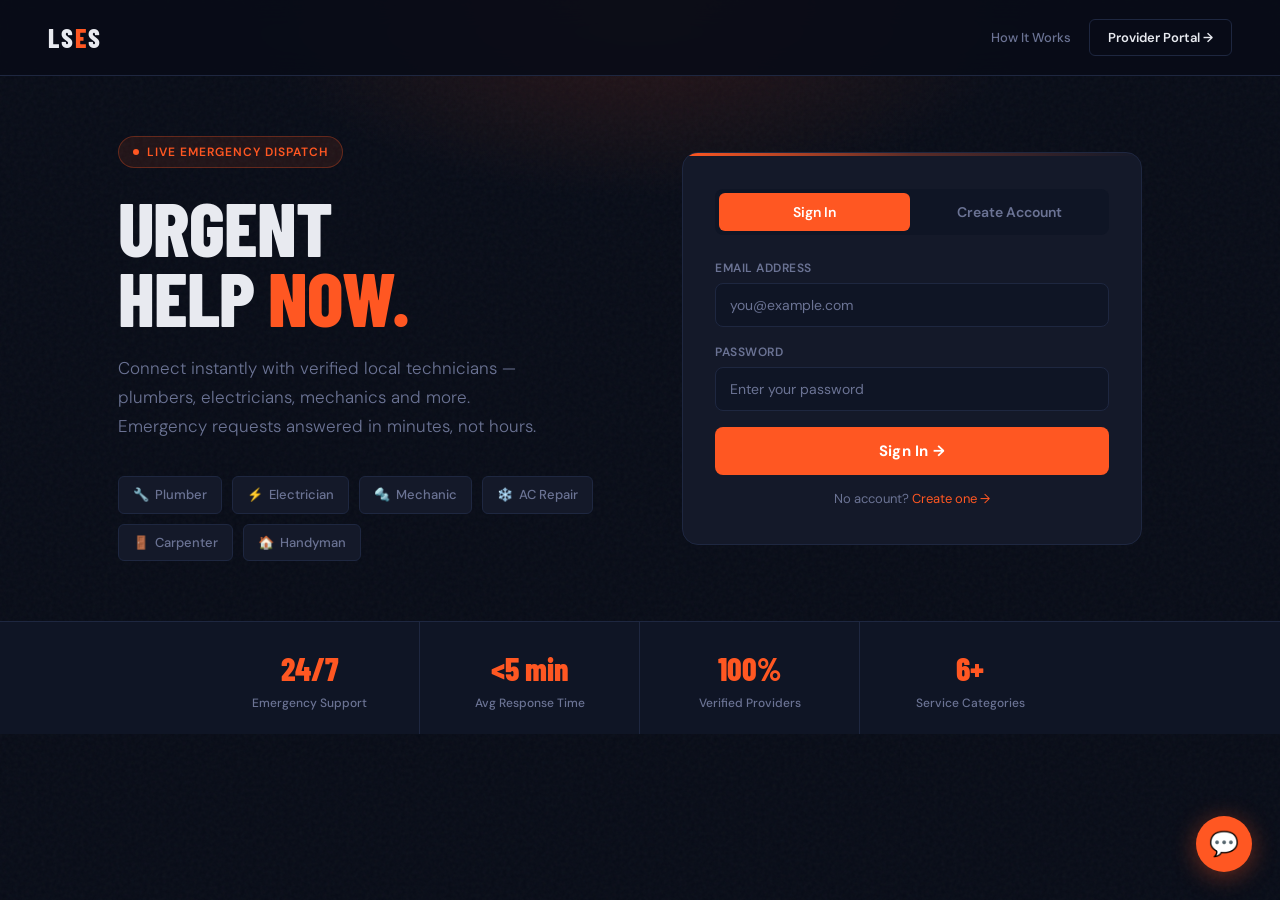
==== frontend/index.html @ 296aa140 "Initial commit -LSES project" ====
<!DOCTYPE html>
<html lang="en">
<head>
<meta charset="UTF-8"/>
<meta name="viewport" content="width=device-width, initial-scale=1.0"/>
<title>LSES — Local Service Emergency System</title>
<link rel="stylesheet" href="css/style.css"/>
</head>
<body>
<div class="glow-orange"></div>
<div id="toast-container"></div>

<!-- NAV -->
<nav class="navbar">
  <a href="index.html" class="logo">LS<span>E</span>S</a>
  <div class="nav-links">
    <a href="#" class="nav-link">How It Works</a>
    <a href="provider.html" class="nav-btn">Provider Portal →</a>
  </div>
</nav>

<!-- HERO -->
<div class="hero-section">
  <!-- Left: Text -->
  <div class="hero-text">
    <div class="hero-badge">
      <span class="badge-pulse"></span>
      LIVE EMERGENCY DISPATCH
    </div>
    <h1 class="hero-h1">URGENT<br>HELP <span class="accent">NOW.</span></h1>
    <p class="hero-sub">Connect instantly with verified local technicians — plumbers, electricians, mechanics and more. Emergency requests answered in minutes, not hours.</p>
    <div class="service-chips">
      <div class="chip"><span>🔧</span> Plumber</div>
      <div class="chip"><span>⚡</span> Electrician</div>
      <div class="chip"><span>🔩</span> Mechanic</div>
      <div class="chip"><span>❄️</span> AC Repair</div>
      <div class="chip"><span>🚪</span> Carpenter</div>
      <div class="chip"><span>🏠</span> Handyman</div>
    </div>
  </div>

  <!-- Right: Auth Card -->
  <div class="auth-card orange-card">
    <div class="tabs">
      <button class="tab active orange-tab" onclick="switchTab('login')">Sign In</button>
      <button class="tab orange-tab" onclick="switchTab('register')">Create Account</button>
    </div>

    <!-- Login Panel -->
    <div class="tab-panel active" id="panel-login">
      <div class="form-group">
        <label>Email Address</label>
        <input type="email" id="login-email" placeholder="you@example.com" autocomplete="email"/>
      </div>
      <div class="form-group">
        <label>Password</label>
        <input type="password" id="login-password" placeholder="Enter your password"/>
      </div>
      <button class="btn btn-orange btn-full btn-lg" id="btn-login" onclick="doLogin()">Sign In →</button>
      <p style="text-align:center;margin-top:14px;font-size:13px;color:var(--muted);">
        No account? <a href="#" onclick="switchTab('register')" style="color:var(--orange);text-decoration:none;">Create one →</a>
      </p>
    </div>

    <!-- Register Panel -->
    <div class="tab-panel" id="panel-register">
      <div class="form-group">
        <label>Full Name</label>
        <input type="text" id="reg-name" placeholder="Your full name"/>
      </div>
      <div class="form-group">
        <label>Email Address</label>
        <input type="email" id="reg-email" placeholder="you@example.com" autocomplete="email"/>
      </div>
      <div class="form-group">
        <label>Password</label>
        <input type="password" id="reg-password" placeholder="Minimum 6 characters"/>
      </div>
      <button class="btn btn-orange btn-full btn-lg" id="btn-register" onclick="doRegister()">Create Account →</button>
    </div>
  </div>
</div>

<!-- STATS STRIP -->
<div class="stats-strip">
  <div class="strip-item"><div class="strip-num">24/7</div><div class="strip-lbl">Emergency Support</div></div>
  <div class="strip-item"><div class="strip-num">&lt;5 min</div><div class="strip-lbl">Avg Response Time</div></div>
  <div class="strip-item"><div class="strip-num">100%</div><div class="strip-lbl">Verified Providers</div></div>
  <div class="strip-item"><div class="strip-num">6+</div><div class="strip-lbl">Service Categories</div></div>
</div>

<!-- CHATBOT -->
<button id="chat-fab" onclick="toggleChat()" title="Chat with ServiceBot">💬</button>
<div id="chat-window">
  <div class="chat-header">
    <div class="chat-header-title">🤖 ServiceBot</div>
    <button class="chat-close" onclick="toggleChat()">✕</button>
  </div>
  <div class="chat-messages" id="chat-messages"></div>
  <div class="chat-input-row">
    <input type="text" id="chat-input" placeholder="Ask me anything…"/>
    <button class="chat-send" onclick="sendMessage()">➤</button>
  </div>
</div>

<script src="js/main.js"></script>
<script src="js/chatbot.js"></script>
</body>
</html>
---- frontend/css/style.css ----
/* ============================================================
   LOCAL SERVICE EMERGENCY SYSTEM — style.css
   Shared styles for index.html, emergency.html, provider.html
   ============================================================ */
@import url('https://fonts.googleapis.com/css2?family=Barlow+Condensed:wght@400;600;700;800&family=DM+Sans:wght@300;400;500;600&display=swap');

/* ── CSS VARIABLES ─────────────────────────────────────────── */
:root {
  --bg:       #080C17;
  --surface:  #0F1525;
  --card:     #141929;
  --border:   #1E2740;
  --orange:   #FF5722;
  --orange2:  #FF7043;
  --blue:     #2979FF;
  --blue2:    #448AFF;
  --green:    #00E676;
  --yellow:   #FFD600;
  --red:      #FF1744;
  --text:     #E8EAF0;
  --muted:    #6B7394;
  --font-head:'Barlow Condensed', sans-serif;
  --font-body:'DM Sans', sans-serif;
  --radius:   12px;
  --tr:       0.2s ease;
}

/* ── RESET ─────────────────────────────────────────────────── */
*, *::before, *::after { margin:0; padding:0; box-sizing:border-box; }
html { scroll-behavior: smooth; }
body {
  background: var(--bg); color: var(--text);
  font-family: var(--font-body); min-height: 100vh; line-height: 1.5;
}
/* Noise texture overlay */
body::before {
  content: ''; position: fixed; inset: 0;
  background-image: url("data:image/svg+xml,%3Csvg viewBox='0 0 256 256' xmlns='http://www.w3.org/2000/svg'%3E%3Cfilter id='n'%3E%3CfeTurbulence type='fractalNoise' baseFrequency='0.9' numOctaves='4' stitchTiles='stitch'/%3E%3C/filter%3E%3Crect width='100%25' height='100%25' filter='url(%23n)' opacity='0.04'/%3E%3C/svg%3E");
  pointer-events: none; z-index: 0;
}

/* ── GLOW EFFECTS ──────────────────────────────────────────── */
.glow-orange {
  position: fixed; top: -200px; left: 50%; transform: translateX(-50%);
  width: 800px; height: 400px;
  background: radial-gradient(ellipse, rgba(255,87,34,.15) 0%, transparent 70%);
  pointer-events: none; z-index: 0;
}
.glow-blue {
  position: fixed; top: -200px; right: -100px;
  width: 600px; height: 400px;
  background: radial-gradient(ellipse, rgba(41,121,255,.12) 0%, transparent 70%);
  pointer-events: none; z-index: 0;
}

/* ── NAVBAR ────────────────────────────────────────────────── */
.navbar {
  position: sticky; top: 0; z-index: 100;
  display: flex; align-items: center; justify-content: space-between;
  padding: 18px 48px;
  border-bottom: 1px solid var(--border);
  background: rgba(8,12,23,.88);
  backdrop-filter: blur(14px);
}
.logo {
  font-family: var(--font-head); font-size: 26px;
  font-weight: 800; letter-spacing: 2px;
  color: var(--text); text-decoration: none;
}
.logo span { color: var(--orange); }
.nav-links { display: flex; align-items: center; gap: 18px; }
.nav-link {
  font-size: 13px; font-weight: 500; color: var(--muted);
  text-decoration: none; transition: color var(--tr);
}
.nav-link:hover { color: var(--text); }
.nav-btn {
  background: transparent; border: 1px solid var(--border);
  color: var(--text); padding: 8px 18px; border-radius: 6px;
  font-size: 13px; font-weight: 600; cursor: pointer;
  text-decoration: none; font-family: var(--font-body);
  transition: all var(--tr); display: inline-block;
}
.nav-btn:hover      { border-color: var(--orange); color: var(--orange); }
.nav-btn.blue:hover { border-color: var(--blue);   color: var(--blue);   }

/* User / Provider chip */
.user-chip {
  display: flex; align-items: center; gap: 10px;
  background: var(--card); border: 1px solid var(--border);
  border-radius: 8px; padding: 8px 14px; font-size: 14px;
}
.user-avatar {
  width: 28px; height: 28px; border-radius: 50%;
  background: var(--orange); display: flex; align-items: center;
  justify-content: center; font-size: 12px; font-weight: 700;
  color: #fff; flex-shrink: 0;
}
.user-avatar.blue-av { background: var(--blue); }
.avail-dot {
  width: 8px; height: 8px; border-radius: 50%;
  background: var(--green); box-shadow: 0 0 6px var(--green); flex-shrink: 0;
}
.avail-dot.busy { background: var(--orange); box-shadow: 0 0 6px var(--orange); }
.avail-label { font-size: 12px; font-weight: 600; letter-spacing: .5px; color: var(--green); }
.avail-label.busy { color: var(--orange); }
.logout-btn {
  background: transparent; border: none; color: var(--muted);
  cursor: pointer; font-size: 13px; font-family: var(--font-body);
  transition: color var(--tr); padding: 0 0 0 8px;
}
.logout-btn:hover { color: var(--red); }

/* ── PAGE WRAPPER ──────────────────────────────────────────── */
.page { position: relative; z-index: 1; max-width: 1140px; margin: 0 auto; padding: 40px 48px; }
.page-header { margin-bottom: 36px; }
.page-title { font-family: var(--font-head); font-size: 44px; font-weight: 800; letter-spacing: -.5px; }
.page-title span { color: var(--orange); }
.page-title.blue-accent span { color: var(--blue); }
.page-sub { color: var(--muted); font-size: 15px; margin-top: 6px; }

/* ── CARD ──────────────────────────────────────────────────── */
.card {
  background: var(--card); border: 1px solid var(--border);
  border-radius: var(--radius); padding: 28px;
  position: relative; overflow: hidden;
}
.card::before {
  content: ''; position: absolute; top: 0; left: 0; right: 0; height: 2px;
  background: linear-gradient(90deg, var(--orange), transparent);
}
.card.blue-top::before  { background: linear-gradient(90deg, var(--blue),  transparent); }
.card.green-top::before { background: linear-gradient(90deg, var(--green), transparent); }
.card-title {
  font-family: var(--font-head); font-size: 20px; font-weight: 700;
  letter-spacing: .5px; margin-bottom: 20px;
  display: flex; align-items: center; gap: 10px;
}
.card-icon {
  width: 36px; height: 36px; border-radius: 8px;
  background: rgba(255,87,34,.15); display: flex;
  align-items: center; justify-content: center;
  font-size: 18px; flex-shrink: 0;
}
.card-icon.blue-icon { background: rgba(41,121,255,.15); }

/* ── GRID LAYOUTS ──────────────────────────────────────────── */
.grid-2    { display: grid; grid-template-columns: 1fr 1fr; gap: 28px; }
.grid-3    { display: grid; grid-template-columns: 1fr 1fr 1fr; gap: 20px; }
.grid-4    { display: grid; grid-template-columns: repeat(4,1fr); gap: 16px; }
.grid-auto { display: grid; grid-template-columns: repeat(auto-fill, minmax(320px,1fr)); gap: 20px; }

/* ── FORM ELEMENTS ─────────────────────────────────────────── */
.form-group { margin-bottom: 16px; }
.form-row   { display: grid; grid-template-columns: 1fr 1fr; gap: 12px; }
label {
  display: block; font-size: 12px; font-weight: 600;
  color: var(--muted); letter-spacing: .5px;
  text-transform: uppercase; margin-bottom: 6px;
}
input, select, textarea {
  width: 100%; background: var(--surface);
  border: 1px solid var(--border); border-radius: 8px;
  padding: 12px 14px; color: var(--text); font-size: 14px;
  font-family: var(--font-body); outline: none;
  transition: border-color var(--tr);
  appearance: none; -webkit-appearance: none;
}
input:focus, select:focus, textarea:focus        { border-color: var(--orange); }
input.blue-focus:focus, select.blue-focus:focus  { border-color: var(--blue);   }
input::placeholder, textarea::placeholder        { color: var(--muted); }
select option { background: var(--card); }
textarea      { resize: vertical; min-height: 90px; }

/* ── BUTTONS ───────────────────────────────────────────────── */
.btn {
  display: inline-flex; align-items: center; justify-content: center; gap: 6px;
  border: none; border-radius: 8px; padding: 12px 22px;
  font-size: 14px; font-weight: 700; cursor: pointer;
  font-family: var(--font-body); transition: all var(--tr);
  text-decoration: none; letter-spacing: .2px; white-space: nowrap;
}
.btn:disabled { opacity: .5; cursor: not-allowed; transform: none !important; }
.btn-orange { background: var(--orange); color: #fff; }
.btn-orange:hover { background: var(--orange2); transform: translateY(-1px); }
.btn-blue   { background: var(--blue);   color: #fff; }
.btn-blue:hover   { background: var(--blue2);   transform: translateY(-1px); }
.btn-green  { background: var(--green);  color: #000; }
.btn-green:hover  { background: #69F0AE;           transform: translateY(-1px); }
.btn-ghost  { background: transparent; border: 1px solid var(--border); color: var(--text); }
.btn-ghost:hover  { border-color: var(--orange); background: rgba(255,87,34,.06); transform: translateY(-1px); }
.btn-ghost.blue-ghost:hover { border-color: var(--blue); background: rgba(41,121,255,.06); }
.btn-full { width: 100%; }
.btn-lg   { padding: 14px 28px; font-size: 15px; }

/* ── TABS ──────────────────────────────────────────────────── */
.tabs {
  display: flex; gap: 4px; margin-bottom: 24px;
  background: var(--surface); border-radius: 8px; padding: 4px;
}
.tab {
  flex: 1; padding: 10px; border: none; background: transparent;
  border-radius: 6px; font-size: 14px; font-weight: 600;
  color: var(--muted); cursor: pointer; transition: all var(--tr);
  font-family: var(--font-body);
}
.tab.active.orange-tab { background: var(--orange); color: #fff; }
.tab.active.blue-tab   { background: var(--blue);   color: #fff; }
.tab-panel        { display: none; }
.tab-panel.active { display: block; }

/* ── STATUS BADGES ─────────────────────────────────────────── */
.badge {
  display: inline-flex; align-items: center; gap: 6px;
  padding: 5px 12px; border-radius: 100px;
  font-size: 12px; font-weight: 700; letter-spacing: .5px; text-transform: uppercase;
}
.badge-dot { width: 6px; height: 6px; border-radius: 50%; background: currentColor; }
.badge-pending  { background: rgba(255,214,0,.15); color: var(--yellow); border: 1px solid rgba(255,214,0,.3); }
.badge-assigned { background: rgba(41,121,255,.15); color: #64B5F6;      border: 1px solid rgba(41,121,255,.3); }
.badge-completed{ background: rgba(0,230,118,.15);  color: var(--green); border: 1px solid rgba(0,230,118,.3); }
.badge-live     { background: rgba(255,87,34,.1);   color: var(--orange);border: 1px solid rgba(255,87,34,.3); }

/* ── STAT CARDS ────────────────────────────────────────────── */
.stat-card {
  background: var(--card); border: 1px solid var(--border);
  border-radius: var(--radius); padding: 20px;
  position: relative; overflow: hidden;
}
.stat-card::after { content: ''; position: absolute; bottom: 0; left: 0; right: 0; height: 2px; }
.stat-card.s-green::after  { background: var(--green);  }
.stat-card.s-orange::after { background: var(--orange); }
.stat-card.s-blue::after   { background: var(--blue);   }
.stat-card.s-yellow::after { background: var(--yellow); }
.stat-icon  { font-size: 24px; margin-bottom: 10px; }
.stat-num   { font-family: var(--font-head); font-size: 36px; font-weight: 800; line-height: 1; }
.stat-num.green  { color: var(--green);  }
.stat-num.orange { color: var(--orange); }
.stat-num.blue   { color: var(--blue);   }
.stat-num.yellow { color: var(--yellow); }
.stat-label { font-size: 12px; color: var(--muted); margin-top: 4px; font-weight: 500; }

/* ── INFO ROW ──────────────────────────────────────────────── */
.info-row {
  display: flex; justify-content: space-between; align-items: center;
  font-size: 14px; margin-bottom: 10px; padding-bottom: 10px;
  border-bottom: 1px solid var(--border);
}
.info-row:last-child { border-bottom: none; margin-bottom: 0; padding-bottom: 0; }
.info-lbl { color: var(--muted); }
.info-val  { font-weight: 600; }

/* ── TIMELINE ──────────────────────────────────────────────── */
.timeline { margin-top: 16px; padding-top: 16px; border-top: 1px solid var(--border); }
.tl-step  { display: flex; gap: 12px; margin-bottom: 14px; align-items: flex-start; }
.tl-dot   {
  width: 12px; height: 12px; border-radius: 50%; margin-top: 3px; flex-shrink: 0;
  border: 2px solid var(--border); background: var(--card);
}
.tl-dot.done   { background: var(--green);  border-color: var(--green); }
.tl-dot.active { background: var(--orange); border-color: var(--orange); box-shadow: 0 0 8px var(--orange); }
.tl-lbl { font-size: 14px; font-weight: 500; }
.tl-sub { font-size: 12px; color: var(--muted); margin-top: 2px; }

/* ── JOB CARD ──────────────────────────────────────────────── */
.job-card {
  background: var(--card); border: 1px solid var(--border);
  border-radius: var(--radius); padding: 20px;
  transition: border-color var(--tr), transform .15s;
  position: relative; overflow: hidden;
}
.job-card:hover { border-color: var(--blue); transform: translateY(-2px); }
.job-card::before {
  content: ''; position: absolute; top: 0; left: 0; right: 0; height: 2px;
  background: linear-gradient(90deg, var(--blue), transparent);
  opacity: 0; transition: opacity var(--tr);
}
.job-card:hover::before { opacity: 1; }
.job-header       { display: flex; justify-content: space-between; align-items: flex-start; margin-bottom: 12px; }
.job-id-lbl       { font-size: 12px; color: var(--muted); font-weight: 500; }
.job-service-chip { background: rgba(41,121,255,.15); color: var(--blue2); padding: 4px 10px; border-radius: 6px; font-size: 12px; font-weight: 600; }
.job-name         { font-size: 17px; font-weight: 700; margin-bottom: 4px; }
.job-phone        { font-size: 13px; color: var(--muted); margin-bottom: 12px; }
.job-desc         {
  font-size: 13px; line-height: 1.6; background: rgba(255,255,255,.03);
  border-radius: 6px; padding: 10px; margin-bottom: 16px;
  border: 1px solid var(--border);
  display: -webkit-box; -webkit-line-clamp: 3; -webkit-box-orient: vertical; overflow: hidden;
}
.job-footer { display: flex; justify-content: space-between; align-items: center; }
.job-time   { font-size: 12px; color: var(--muted); }

/* ── ACTIVE JOB ────────────────────────────────────────────── */
.active-job-card {
  background: linear-gradient(135deg, rgba(255,87,34,.08), rgba(255,87,34,.02));
  border: 1px solid rgba(255,87,34,.4); border-radius: 14px; padding: 24px;
  position: relative; overflow: hidden;
}
.active-job-card::before {
  content: ''; position: absolute; top: 0; left: 0; right: 0; height: 3px;
  background: linear-gradient(90deg, var(--orange), var(--orange2));
}
.aj-header     { display: flex; justify-content: space-between; align-items: flex-start; margin-bottom: 18px; }
.aj-title      { font-family: var(--font-head); font-size: 22px; font-weight: 700; }
.aj-badge      { background: rgba(255,87,34,.2); border: 1px solid rgba(255,87,34,.4); color: var(--orange); padding: 5px 12px; border-radius: 6px; font-size: 12px; font-weight: 700; letter-spacing: .5px; }
.aj-info-grid  { display: grid; grid-template-columns: repeat(3,1fr); gap: 14px; margin-bottom: 18px; }
.aj-info-item  { background: rgba(255,255,255,.03); border-radius: 8px; padding: 12px; border: 1px solid var(--border); }
.aj-info-lbl   { font-size: 11px; color: var(--muted); text-transform: uppercase; letter-spacing: .5px; margin-bottom: 4px; }
.aj-info-val   { font-size: 15px; font-weight: 600; }
.aj-desc       { background: rgba(0,0,0,.2); border: 1px solid var(--border); border-radius: 8px; padding: 12px; font-size: 14px; line-height: 1.6; margin-bottom: 18px; }

/* ── REFRESH BAR ───────────────────────────────────────────── */
.refresh-bar {
  position: relative; z-index: 10;
  background: var(--surface); border-bottom: 1px solid var(--border);
  padding: 10px 48px; display: flex; align-items: center; gap: 10px;
  font-size: 12px; color: var(--muted);
}
.refresh-pulse { width: 6px; height: 6px; border-radius: 50%; background: var(--green); animation: blink 2s infinite; }
@keyframes blink { 0%,100%{opacity:1;} 50%{opacity:.2;} }
#countdown { font-weight: 700; color: var(--text); }

/* ── EMPTY STATE ───────────────────────────────────────────── */
.empty-state  { grid-column: 1/-1; text-align: center; padding: 60px 24px; color: var(--muted); }
.empty-icon   { font-size: 48px; margin-bottom: 12px; }
.empty-title  { font-size: 18px; font-weight: 600; margin-bottom: 6px; color: var(--text); }

/* ── TOAST ─────────────────────────────────────────────────── */
#toast-container {
  position: fixed; top: 24px; right: 24px; z-index: 9999;
  display: flex; flex-direction: column; gap: 10px;
}
.toast {
  background: var(--card); border: 1px solid var(--border);
  border-radius: 10px; padding: 14px 18px;
  font-size: 14px; font-weight: 500; min-width: 280px; max-width: 360px;
  display: flex; align-items: center; gap: 10px;
  animation: slideIn .3s ease; box-shadow: 0 8px 32px rgba(0,0,0,.4);
}
.toast.success { border-left: 3px solid var(--green); }
.toast.error   { border-left: 3px solid var(--red);   }
.toast.info    { border-left: 3px solid var(--blue);  }
.toast-icon { font-size: 16px; flex-shrink: 0; }
@keyframes slideIn { from{transform:translateX(120%);opacity:0;} to{transform:translateX(0);opacity:1;} }

/* ── AUTH CARD ─────────────────────────────────────────────── */
.auth-card {
  background: var(--card); border: 1px solid var(--border);
  border-radius: 16px; padding: 36px 32px;
  width: 100%; max-width: 460px;
  position: relative; overflow: hidden;
}
.auth-card.orange-card::before {
  content: ''; position: absolute; top: 0; left: 0; right: 0; height: 3px;
  background: linear-gradient(90deg, var(--orange), rgba(255,87,34,.3), transparent);
}
.auth-card.blue-card::before {
  content: ''; position: absolute; top: 0; left: 0; right: 0; height: 3px;
  background: linear-gradient(90deg, var(--blue), rgba(41,121,255,.3), transparent);
}

/* ── INDEX HERO ────────────────────────────────────────────── */
.hero-section {
  position: relative; z-index: 1;
  display: grid; grid-template-columns: 1fr 480px;
  gap: 40px; align-items: center;
  max-width: 1140px; margin: 0 auto; padding: 60px 48px;
}
.hero-badge {
  display: inline-flex; align-items: center; gap: 8px;
  background: rgba(255,87,34,.1); border: 1px solid rgba(255,87,34,.3);
  border-radius: 100px; padding: 6px 14px;
  font-size: 12px; font-weight: 600; color: var(--orange);
  letter-spacing: 1px; text-transform: uppercase; margin-bottom: 24px;
}
.badge-pulse { width: 6px; height: 6px; border-radius: 50%; background: var(--orange); animation: pulse 1.5s infinite; }
@keyframes pulse { 0%,100%{opacity:1;transform:scale(1);} 50%{opacity:.5;transform:scale(1.4);} }
.hero-h1 {
  font-family: var(--font-head); font-size: 76px;
  font-weight: 800; line-height: .92; letter-spacing: -1px; margin-bottom: 22px;
}
.hero-h1 .accent { color: var(--orange); }
.hero-sub { font-size: 17px; font-weight: 300; line-height: 1.7; color: var(--muted); max-width: 420px; margin-bottom: 36px; }
.service-chips { display: flex; flex-wrap: wrap; gap: 10px; }
.chip {
  background: var(--card); border: 1px solid var(--border);
  border-radius: 6px; padding: 8px 14px;
  font-size: 13px; font-weight: 500; color: var(--muted);
  display: flex; align-items: center; gap: 6px;
}

/* STATS STRIP */
.stats-strip { position: relative; z-index: 1; border-top: 1px solid var(--border); display: flex; justify-content: center; background: var(--surface); }
.strip-item  { flex: 1; max-width: 220px; padding: 22px 24px; border-right: 1px solid var(--border); text-align: center; }
.strip-item:last-child { border-right: none; }
.strip-num { font-family: var(--font-head); font-size: 32px; font-weight: 800; color: var(--orange); }
.strip-lbl { font-size: 12px; color: var(--muted); font-weight: 500; margin-top: 2px; }

/* ── CHATBOT WIDGET ────────────────────────────────────────── */
#chat-fab {
  position: fixed; bottom: 28px; right: 28px; z-index: 5000;
  width: 56px; height: 56px; border-radius: 50%;
  background: var(--orange); border: none; cursor: pointer;
  font-size: 24px; display: flex; align-items: center; justify-content: center;
  box-shadow: 0 4px 24px rgba(255,87,34,.4);
  transition: transform .2s, box-shadow .2s;
}
#chat-fab:hover { transform: scale(1.1); box-shadow: 0 6px 32px rgba(255,87,34,.5); }
#chat-window {
  position: fixed; bottom: 96px; right: 28px; z-index: 5000;
  width: 340px; height: 460px;
  background: var(--card); border: 1px solid var(--border);
  border-radius: 16px; display: none; flex-direction: column;
  box-shadow: 0 16px 48px rgba(0,0,0,.5); overflow: hidden;
}
#chat-window.open { display: flex; animation: chatPop .25s ease; }
@keyframes chatPop { from{opacity:0;transform:scale(.9) translateY(20px);} to{opacity:1;transform:scale(1) translateY(0);} }
.chat-header { background: var(--orange); padding: 14px 18px; display: flex; align-items: center; justify-content: space-between; }
.chat-header-title { font-weight: 700; font-size: 15px; color: #fff; display: flex; align-items: center; gap: 8px; }
.chat-close { background: none; border: none; color: #fff; font-size: 20px; cursor: pointer; line-height: 1; }
.chat-messages { flex: 1; overflow-y: auto; padding: 14px; display: flex; flex-direction: column; gap: 10px; }
.chat-messages::-webkit-scrollbar { width: 4px; }
.chat-messages::-webkit-scrollbar-thumb { background: var(--border); border-radius: 4px; }
.msg { max-width: 82%; padding: 10px 14px; border-radius: 12px; font-size: 13px; line-height: 1.5; }
.msg.bot  { background: var(--surface); border: 1px solid var(--border); align-self: flex-start; border-bottom-left-radius: 4px; }
.msg.user { background: var(--orange); color: #fff; align-self: flex-end; border-bottom-right-radius: 4px; }
.chat-input-row { display: flex; gap: 8px; padding: 12px; border-top: 1px solid var(--border); }
#chat-input {
  flex: 1; background: var(--surface); border: 1px solid var(--border);
  border-radius: 8px; padding: 10px 12px; color: var(--text);
  font-size: 13px; font-family: var(--font-body); outline: none;
}
#chat-input:focus { border-color: var(--orange); }
.chat-send { background: var(--orange); border: none; border-radius: 8px; padding: 10px 14px; color: #fff; font-size: 14px; cursor: pointer; transition: background var(--tr); }
.chat-send:hover { background: var(--orange2); }

/* ── SCROLLBAR ─────────────────────────────────────────────── */
::-webkit-scrollbar { width: 6px; }
::-webkit-scrollbar-track { background: var(--bg); }
::-webkit-scrollbar-thumb { background: var(--border); border-radius: 4px; }
::-webkit-scrollbar-thumb:hover { background: var(--muted); }

/* ── RESPONSIVE ────────────────────────────────────────────── */
@media (max-width: 1000px) {
  .hero-section { grid-template-columns: 1fr; padding: 40px 24px; }
  .hero-h1 { font-size: 56px; }
  .auth-card { max-width: 100%; }
}
@media (max-width: 768px) {
  .navbar { padding: 16px 20px; }
  .page   { padding: 24px 20px; }
  .grid-2, .grid-3, .grid-4 { grid-template-columns: 1fr; }
  .aj-info-grid { grid-template-columns: 1fr 1fr; }
  .refresh-bar  { padding: 10px 20px; }
  .form-row     { grid-template-columns: 1fr; }
  .hero-section { padding: 32px 20px; }
  #chat-window  { width: calc(100vw - 32px); right: 16px; }
}
@media (max-width: 480px) {
  .hero-h1 { font-size: 44px; }
  .stats-strip { flex-wrap: wrap; }
  .strip-item  { max-width: 50%; }
}
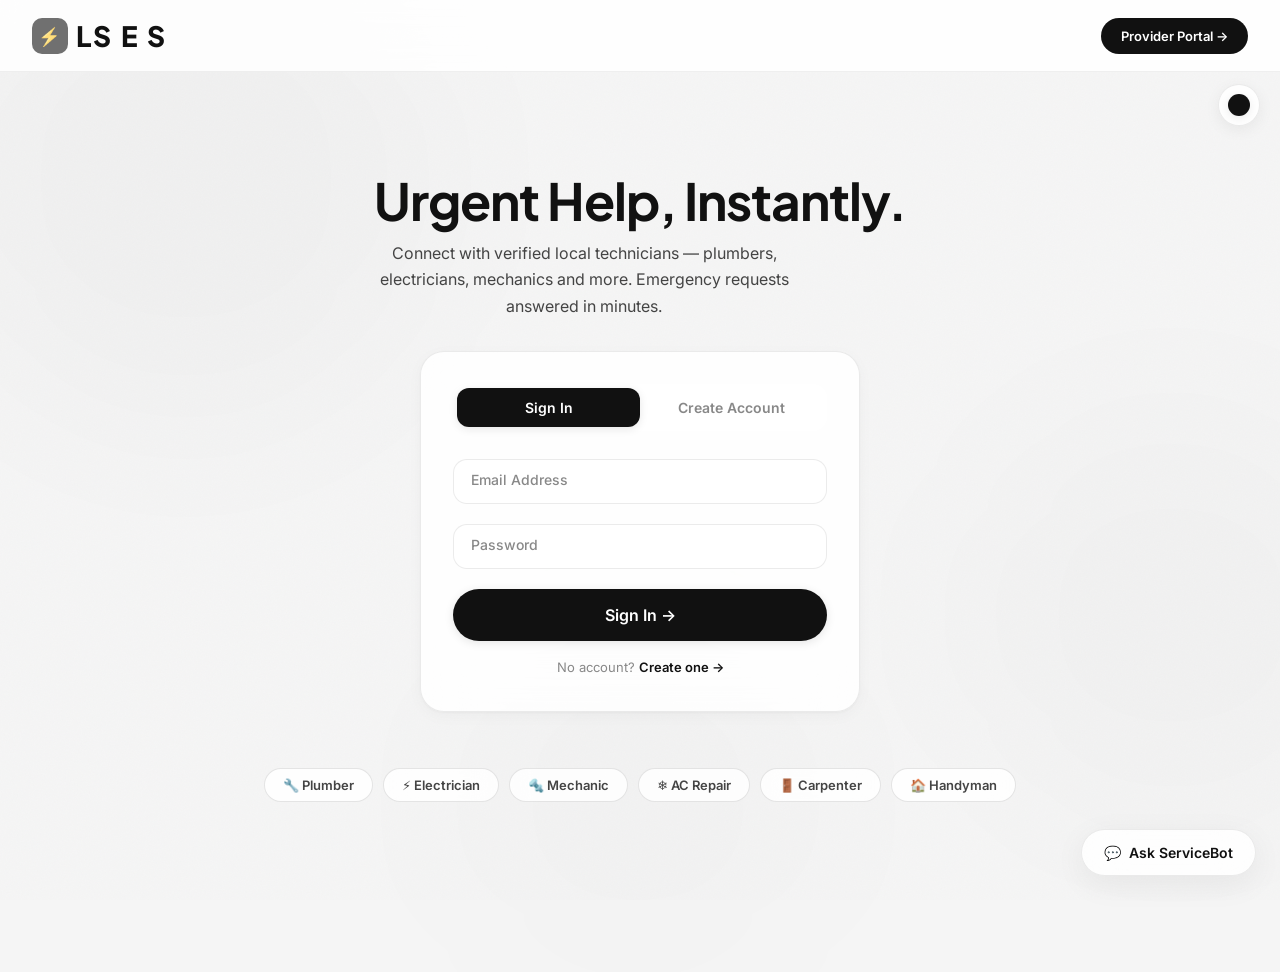
==== commit 5a9f1c81: "change db" ====
--- a/frontend/index.html
+++ b/frontend/index.html
@@ -1,99 +1,146 @@
 <!DOCTYPE html>
-<html lang="en">
+<html lang="en" data-theme="light-minimal">
 <head>
 <meta charset="UTF-8"/>
 <meta name="viewport" content="width=device-width, initial-scale=1.0"/>
+<meta name="description" content="LSES — Local Service Emergency System. Get instant help from verified local technicians."/>
 <title>LSES — Local Service Emergency System</title>
 <link rel="stylesheet" href="css/style.css"/>
+<script>
+  (function(){var t=localStorage.getItem('lses_theme');if(t)document.documentElement.setAttribute('data-theme',t)})();
+  if(!localStorage.getItem('lses_theme'))localStorage.setItem('lses_theme','light-minimal');
+</script>
 </head>
 <body>
-<div class="glow-orange"></div>
+<!-- Background Orbs -->
+<div class="orb orb-1"></div>
+<div class="orb orb-2"></div>
+<div class="orb orb-3"></div>
+
+<!-- Toast Container -->
 <div id="toast-container"></div>
 
-<!-- NAV -->
+<!-- Theme Switcher -->
+<div class="theme-switcher">
+  <button class="theme-toggle" onclick="toggleThemePicker()" title="Change Theme">
+    <span class="theme-toggle-dot"></span>
+  </button>
+  <div class="theme-picker" id="theme-picker">
+    <button class="theme-dot" onclick="setTheme('light-minimal')" title="Light Minimal" style="background:#f5f5f5;border:2px solid rgba(0,0,0,0.15)"></button>
+    <button class="theme-dot" onclick="setTheme('noir-glass')" title="Noir Glass" style="background:linear-gradient(135deg,#0a0a0a,#333)"></button>
+    <button class="theme-dot" onclick="setTheme('arctic-light')" title="Arctic Light" style="background:#007AFF"></button>
+    <button class="theme-dot" onclick="setTheme('rose-quartz')" title="Rose Quartz" style="background:#FF2D55"></button>
+    <button class="theme-dot" onclick="setTheme('mint-fresh')" title="Mint Fresh" style="background:#30D158"></button>
+    <button class="theme-dot" onclick="setTheme('golden-hour')" title="Golden Hour" style="background:#FF9F0A"></button>
+    <button class="theme-dot" onclick="setTheme('lavender-mist')" title="Lavender Mist" style="background:#BF5AF2"></button>
+    <button class="theme-dot" onclick="setTheme('pearl-white')" title="Pearl White" style="background:#5AC8FA"></button>
+    <button class="theme-dot" onclick="setTheme('midnight-pro')" title="Midnight Pro" style="background:linear-gradient(135deg,#0a0a0f,#0A84FF)"></button>
+    <button class="theme-dot" onclick="setTheme('space-indigo')" title="Space Indigo" style="background:linear-gradient(135deg,#0d0d1a,#5E5CE6)"></button>
+    <button class="theme-dot" onclick="setTheme('crystal-clear')" title="Crystal Clear" style="background:linear-gradient(135deg,#e8efff,#f5e8ff,#e8fff5)"></button>
+  </div>
+</div>
+
+<!-- Navbar -->
 <nav class="navbar">
-  <a href="index.html" class="logo">LS<span>E</span>S</a>
+  <a href="index.html" class="logo">
+    <span class="logo-icon">⚡</span>
+    LS<span>E</span>S
+  </a>
   <div class="nav-links">
-    <a href="#" class="nav-link">How It Works</a>
     <a href="provider.html" class="nav-btn">Provider Portal →</a>
   </div>
 </nav>
 
-<!-- HERO -->
-<div class="hero-section">
-  <!-- Left: Text -->
-  <div class="hero-text">
-    <div class="hero-badge">
-      <span class="badge-pulse"></span>
-      LIVE EMERGENCY DISPATCH
-    </div>
-    <h1 class="hero-h1">URGENT<br>HELP <span class="accent">NOW.</span></h1>
-    <p class="hero-sub">Connect instantly with verified local technicians — plumbers, electricians, mechanics and more. Emergency requests answered in minutes, not hours.</p>
-    <div class="service-chips">
-      <div class="chip"><span>🔧</span> Plumber</div>
-      <div class="chip"><span>⚡</span> Electrician</div>
-      <div class="chip"><span>🔩</span> Mechanic</div>
-      <div class="chip"><span>❄️</span> AC Repair</div>
-      <div class="chip"><span>🚪</span> Carpenter</div>
-      <div class="chip"><span>🏠</span> Handyman</div>
-    </div>
-  </div>
-
-  <!-- Right: Auth Card -->
-  <div class="auth-card orange-card">
-    <div class="tabs">
-      <button class="tab active orange-tab" onclick="switchTab('login')">Sign In</button>
-      <button class="tab orange-tab" onclick="switchTab('register')">Create Account</button>
+<!-- Hero / Auth -->
+<div class="page-wrap">
+  <div class="hero">
+    <!-- Brand -->
+    <div class="hero-brand">
+      <h1>Urgent Help, <span style="color:var(--accent)">Instantly.</span></h1>
+      <p>Connect with verified local technicians — plumbers, electricians, mechanics and more. Emergency requests answered in minutes.</p>
     </div>
 
-    <!-- Login Panel -->
-    <div class="tab-panel active" id="panel-login">
-      <div class="form-group">
-        <label>Email Address</label>
-        <input type="email" id="login-email" placeholder="you@example.com" autocomplete="email"/>
+    <!-- Auth Card -->
+    <div class="auth-card glass glass-pad anim-up anim-up-2">
+      <!-- Segmented Control -->
+      <div class="seg-control">
+        <button class="tab active" onclick="switchTab('login')">Sign In</button>
+        <button class="tab" onclick="switchTab('register')">Create Account</button>
       </div>
-      <div class="form-group">
-        <label>Password</label>
-        <input type="password" id="login-password" placeholder="Enter your password"/>
+
+      <!-- Login Panel -->
+      <div class="tab-panel active" id="panel-login">
+        <div class="form-field">
+          <input type="email" id="login-email" placeholder=" " autocomplete="email"/>
+          <label>Email Address</label>
+        </div>
+        <div class="form-field">
+          <input type="password" id="login-password" placeholder=" "/>
+          <label>Password</label>
+        </div>
+        <button class="btn btn-accent btn-full btn-lg" id="btn-login" onclick="doLogin()">Sign In →</button>
+        <p style="text-align:center;margin-top:16px;font-size:13px;color:var(--text-3)">
+          No account? <a href="#" onclick="switchTab('register')" style="color:var(--accent);font-weight:600">Create one →</a>
+        </p>
       </div>
-      <button class="btn btn-orange btn-full btn-lg" id="btn-login" onclick="doLogin()">Sign In →</button>
-      <p style="text-align:center;margin-top:14px;font-size:13px;color:var(--muted);">
-        No account? <a href="#" onclick="switchTab('register')" style="color:var(--orange);text-decoration:none;">Create one →</a>
-      </p>
+
+      <!-- Register Panel -->
+      <div class="tab-panel" id="panel-register">
+        <div class="form-row">
+          <div class="form-field">
+            <input type="text" id="reg-name" placeholder=" "/>
+            <label>Full Name</label>
+          </div>
+          <div class="form-field">
+            <input type="tel" id="reg-phone" placeholder=" " maxlength="10"/>
+            <label>Phone Number</label>
+          </div>
+        </div>
+        <div class="form-field">
+          <input type="email" id="reg-email" placeholder=" " autocomplete="email"/>
+          <label>Email Address</label>
+        </div>
+        <div class="form-field">
+          <input type="text" id="reg-address" placeholder=" "/>
+          <label>Address</label>
+        </div>
+        <div class="location-panel compact-panel" style="margin-bottom:16px">
+          <span id="reg-location-status" style="font-size:12px">Click to detect your location</span>
+          <button class="btn btn-ghost btn-sm" type="button" onclick="captureUserLocation()">📍 Detect</button>
+        </div>
+        <!-- Profile Photo Upload -->
+        <div style="margin-bottom:16px">
+          <label style="font-size:11px;font-weight:600;color:var(--text-3);text-transform:uppercase;letter-spacing:.5px;display:block;margin-bottom:8px">Profile Photo</label>
+          <div style="display:flex;align-items:center;gap:12px">
+            <div id="reg-photo-preview" style="width:48px;height:48px;border-radius:50%;background:var(--input-bg);border:1px solid var(--glass-border);display:flex;align-items:center;justify-content:center;overflow:hidden;font-size:20px;color:var(--text-3)">👤</div>
+            <input type="file" id="reg-photo" accept="image/*" onchange="previewPhoto(this, 'reg-photo-preview')" style="font-size:13px;color:var(--text-2)"/>
+          </div>
+        </div>
+        <div class="form-field">
+          <input type="password" id="reg-password" placeholder=" "/>
+          <label>Password (min 6 chars)</label>
+        </div>
+        <button class="btn btn-accent btn-full btn-lg" id="btn-register" onclick="doRegister()">Create Account →</button>
+      </div>
     </div>
 
-    <!-- Register Panel -->
-    <div class="tab-panel" id="panel-register">
-      <div class="form-group">
-        <label>Full Name</label>
-        <input type="text" id="reg-name" placeholder="Your full name"/>
-      </div>
-      <div class="form-group">
-        <label>Email Address</label>
-        <input type="email" id="reg-email" placeholder="you@example.com" autocomplete="email"/>
-      </div>
-      <div class="form-group">
-        <label>Password</label>
-        <input type="password" id="reg-password" placeholder="Minimum 6 characters"/>
-      </div>
-      <button class="btn btn-orange btn-full btn-lg" id="btn-register" onclick="doRegister()">Create Account →</button>
+    <!-- Service Chips -->
+    <div class="chips-strip">
+      <div class="chip-pill">🔧 Plumber</div>
+      <div class="chip-pill">⚡ Electrician</div>
+      <div class="chip-pill">🔩 Mechanic</div>
+      <div class="chip-pill">❄️ AC Repair</div>
+      <div class="chip-pill">🚪 Carpenter</div>
+      <div class="chip-pill">🏠 Handyman</div>
     </div>
   </div>
 </div>
 
-<!-- STATS STRIP -->
-<div class="stats-strip">
-  <div class="strip-item"><div class="strip-num">24/7</div><div class="strip-lbl">Emergency Support</div></div>
-  <div class="strip-item"><div class="strip-num">&lt;5 min</div><div class="strip-lbl">Avg Response Time</div></div>
-  <div class="strip-item"><div class="strip-num">100%</div><div class="strip-lbl">Verified Providers</div></div>
-  <div class="strip-item"><div class="strip-num">6+</div><div class="strip-lbl">Service Categories</div></div>
-</div>
-
-<!-- CHATBOT -->
-<button id="chat-fab" onclick="toggleChat()" title="Chat with ServiceBot">💬</button>
+<!-- Chatbot -->
+<button id="chat-fab" onclick="toggleChat()"><span>💬</span><span class="fab-text">Ask ServiceBot</span></button>
 <div id="chat-window">
   <div class="chat-header">
-    <div class="chat-header-title">🤖 ServiceBot</div>
+    <div class="chat-header-title"><span class="chat-status"></span> ServiceBot</div>
     <button class="chat-close" onclick="toggleChat()">✕</button>
   </div>
   <div class="chat-messages" id="chat-messages"></div>
@@ -105,5 +152,25 @@
 
 <script src="js/main.js"></script>
 <script src="js/chatbot.js"></script>
+<script>
+function toggleThemePicker(){document.getElementById('theme-picker').classList.toggle('open')}
+function setTheme(t){
+  document.documentElement.setAttribute('data-theme',t);
+  localStorage.setItem('lses_theme',t);
+  document.querySelectorAll('.theme-dot').forEach(d=>{
+    d.classList.toggle('active',d.getAttribute('title')&&d.getAttribute('title').toLowerCase().replace(/\s+/g,'-')===t);
+  });
+  document.getElementById('theme-picker').classList.remove('open');
+}
+// Mark active theme dot on load
+document.addEventListener('DOMContentLoaded',()=>{
+  var cur=document.documentElement.getAttribute('data-theme')||'light-minimal';
+  document.querySelectorAll('.theme-dot').forEach(d=>{
+    d.classList.toggle('active',d.getAttribute('title')&&d.getAttribute('title').toLowerCase().replace(/\s+/g,'-')===cur);
+  });
+});
+// Close theme picker on outside click
+document.addEventListener('click',e=>{if(!e.target.closest('.theme-switcher'))document.getElementById('theme-picker').classList.remove('open')});
+</script>
 </body>
 </html>
--- a/frontend/css/style.css
+++ b/frontend/css/style.css
@@ -1,463 +1,737 @@
-/* ============================================================
-   LOCAL SERVICE EMERGENCY SYSTEM — style.css
-   Shared styles for index.html, emergency.html, provider.html
-   ============================================================ */
-@import url('https://fonts.googleapis.com/css2?family=Barlow+Condensed:wght@400;600;700;800&family=DM+Sans:wght@300;400;500;600&display=swap');
-
-/* ── CSS VARIABLES ─────────────────────────────────────────── */
-:root {
-  --bg:       #080C17;
-  --surface:  #0F1525;
-  --card:     #141929;
-  --border:   #1E2740;
-  --orange:   #FF5722;
-  --orange2:  #FF7043;
-  --blue:     #2979FF;
-  --blue2:    #448AFF;
-  --green:    #00E676;
-  --yellow:   #FFD600;
-  --red:      #FF1744;
-  --text:     #E8EAF0;
-  --muted:    #6B7394;
-  --font-head:'Barlow Condensed', sans-serif;
-  --font-body:'DM Sans', sans-serif;
-  --radius:   12px;
-  --tr:       0.2s ease;
-}
-
-/* ── RESET ─────────────────────────────────────────────────── */
-*, *::before, *::after { margin:0; padding:0; box-sizing:border-box; }
-html { scroll-behavior: smooth; }
-body {
-  background: var(--bg); color: var(--text);
-  font-family: var(--font-body); min-height: 100vh; line-height: 1.5;
-}
-/* Noise texture overlay */
-body::before {
-  content: ''; position: fixed; inset: 0;
-  background-image: url("data:image/svg+xml,%3Csvg viewBox='0 0 256 256' xmlns='http://www.w3.org/2000/svg'%3E%3Cfilter id='n'%3E%3CfeTurbulence type='fractalNoise' baseFrequency='0.9' numOctaves='4' stitchTiles='stitch'/%3E%3C/filter%3E%3Crect width='100%25' height='100%25' filter='url(%23n)' opacity='0.04'/%3E%3C/svg%3E");
-  pointer-events: none; z-index: 0;
-}
-
-/* ── GLOW EFFECTS ──────────────────────────────────────────── */
-.glow-orange {
-  position: fixed; top: -200px; left: 50%; transform: translateX(-50%);
-  width: 800px; height: 400px;
-  background: radial-gradient(ellipse, rgba(255,87,34,.15) 0%, transparent 70%);
-  pointer-events: none; z-index: 0;
-}
-.glow-blue {
-  position: fixed; top: -200px; right: -100px;
-  width: 600px; height: 400px;
-  background: radial-gradient(ellipse, rgba(41,121,255,.12) 0%, transparent 70%);
-  pointer-events: none; z-index: 0;
-}
-
-/* ── NAVBAR ────────────────────────────────────────────────── */
-.navbar {
-  position: sticky; top: 0; z-index: 100;
-  display: flex; align-items: center; justify-content: space-between;
-  padding: 18px 48px;
-  border-bottom: 1px solid var(--border);
-  background: rgba(8,12,23,.88);
-  backdrop-filter: blur(14px);
-}
-.logo {
-  font-family: var(--font-head); font-size: 26px;
-  font-weight: 800; letter-spacing: 2px;
-  color: var(--text); text-decoration: none;
-}
-.logo span { color: var(--orange); }
-.nav-links { display: flex; align-items: center; gap: 18px; }
-.nav-link {
-  font-size: 13px; font-weight: 500; color: var(--muted);
-  text-decoration: none; transition: color var(--tr);
-}
-.nav-link:hover { color: var(--text); }
-.nav-btn {
-  background: transparent; border: 1px solid var(--border);
-  color: var(--text); padding: 8px 18px; border-radius: 6px;
-  font-size: 13px; font-weight: 600; cursor: pointer;
-  text-decoration: none; font-family: var(--font-body);
-  transition: all var(--tr); display: inline-block;
-}
-.nav-btn:hover      { border-color: var(--orange); color: var(--orange); }
-.nav-btn.blue:hover { border-color: var(--blue);   color: var(--blue);   }
-
-/* User / Provider chip */
-.user-chip {
-  display: flex; align-items: center; gap: 10px;
-  background: var(--card); border: 1px solid var(--border);
-  border-radius: 8px; padding: 8px 14px; font-size: 14px;
-}
-.user-avatar {
-  width: 28px; height: 28px; border-radius: 50%;
-  background: var(--orange); display: flex; align-items: center;
-  justify-content: center; font-size: 12px; font-weight: 700;
-  color: #fff; flex-shrink: 0;
-}
-.user-avatar.blue-av { background: var(--blue); }
-.avail-dot {
-  width: 8px; height: 8px; border-radius: 50%;
-  background: var(--green); box-shadow: 0 0 6px var(--green); flex-shrink: 0;
-}
-.avail-dot.busy { background: var(--orange); box-shadow: 0 0 6px var(--orange); }
-.avail-label { font-size: 12px; font-weight: 600; letter-spacing: .5px; color: var(--green); }
-.avail-label.busy { color: var(--orange); }
-.logout-btn {
-  background: transparent; border: none; color: var(--muted);
-  cursor: pointer; font-size: 13px; font-family: var(--font-body);
-  transition: color var(--tr); padding: 0 0 0 8px;
-}
-.logout-btn:hover { color: var(--red); }
-
-/* ── PAGE WRAPPER ──────────────────────────────────────────── */
-.page { position: relative; z-index: 1; max-width: 1140px; margin: 0 auto; padding: 40px 48px; }
-.page-header { margin-bottom: 36px; }
-.page-title { font-family: var(--font-head); font-size: 44px; font-weight: 800; letter-spacing: -.5px; }
-.page-title span { color: var(--orange); }
-.page-title.blue-accent span { color: var(--blue); }
-.page-sub { color: var(--muted); font-size: 15px; margin-top: 6px; }
-
-/* ── CARD ──────────────────────────────────────────────────── */
-.card {
-  background: var(--card); border: 1px solid var(--border);
-  border-radius: var(--radius); padding: 28px;
-  position: relative; overflow: hidden;
-}
-.card::before {
-  content: ''; position: absolute; top: 0; left: 0; right: 0; height: 2px;
-  background: linear-gradient(90deg, var(--orange), transparent);
-}
-.card.blue-top::before  { background: linear-gradient(90deg, var(--blue),  transparent); }
-.card.green-top::before { background: linear-gradient(90deg, var(--green), transparent); }
-.card-title {
-  font-family: var(--font-head); font-size: 20px; font-weight: 700;
-  letter-spacing: .5px; margin-bottom: 20px;
-  display: flex; align-items: center; gap: 10px;
-}
-.card-icon {
-  width: 36px; height: 36px; border-radius: 8px;
-  background: rgba(255,87,34,.15); display: flex;
-  align-items: center; justify-content: center;
-  font-size: 18px; flex-shrink: 0;
-}
-.card-icon.blue-icon { background: rgba(41,121,255,.15); }
-
-/* ── GRID LAYOUTS ──────────────────────────────────────────── */
-.grid-2    { display: grid; grid-template-columns: 1fr 1fr; gap: 28px; }
-.grid-3    { display: grid; grid-template-columns: 1fr 1fr 1fr; gap: 20px; }
-.grid-4    { display: grid; grid-template-columns: repeat(4,1fr); gap: 16px; }
-.grid-auto { display: grid; grid-template-columns: repeat(auto-fill, minmax(320px,1fr)); gap: 20px; }
-
-/* ── FORM ELEMENTS ─────────────────────────────────────────── */
-.form-group { margin-bottom: 16px; }
-.form-row   { display: grid; grid-template-columns: 1fr 1fr; gap: 12px; }
-label {
-  display: block; font-size: 12px; font-weight: 600;
-  color: var(--muted); letter-spacing: .5px;
-  text-transform: uppercase; margin-bottom: 6px;
-}
-input, select, textarea {
-  width: 100%; background: var(--surface);
-  border: 1px solid var(--border); border-radius: 8px;
-  padding: 12px 14px; color: var(--text); font-size: 14px;
-  font-family: var(--font-body); outline: none;
-  transition: border-color var(--tr);
-  appearance: none; -webkit-appearance: none;
-}
-input:focus, select:focus, textarea:focus        { border-color: var(--orange); }
-input.blue-focus:focus, select.blue-focus:focus  { border-color: var(--blue);   }
-input::placeholder, textarea::placeholder        { color: var(--muted); }
-select option { background: var(--card); }
-textarea      { resize: vertical; min-height: 90px; }
-
-/* ── BUTTONS ───────────────────────────────────────────────── */
-.btn {
-  display: inline-flex; align-items: center; justify-content: center; gap: 6px;
-  border: none; border-radius: 8px; padding: 12px 22px;
-  font-size: 14px; font-weight: 700; cursor: pointer;
-  font-family: var(--font-body); transition: all var(--tr);
-  text-decoration: none; letter-spacing: .2px; white-space: nowrap;
-}
-.btn:disabled { opacity: .5; cursor: not-allowed; transform: none !important; }
-.btn-orange { background: var(--orange); color: #fff; }
-.btn-orange:hover { background: var(--orange2); transform: translateY(-1px); }
-.btn-blue   { background: var(--blue);   color: #fff; }
-.btn-blue:hover   { background: var(--blue2);   transform: translateY(-1px); }
-.btn-green  { background: var(--green);  color: #000; }
-.btn-green:hover  { background: #69F0AE;           transform: translateY(-1px); }
-.btn-ghost  { background: transparent; border: 1px solid var(--border); color: var(--text); }
-.btn-ghost:hover  { border-color: var(--orange); background: rgba(255,87,34,.06); transform: translateY(-1px); }
-.btn-ghost.blue-ghost:hover { border-color: var(--blue); background: rgba(41,121,255,.06); }
-.btn-full { width: 100%; }
-.btn-lg   { padding: 14px 28px; font-size: 15px; }
-
-/* ── TABS ──────────────────────────────────────────────────── */
-.tabs {
-  display: flex; gap: 4px; margin-bottom: 24px;
-  background: var(--surface); border-radius: 8px; padding: 4px;
-}
-.tab {
-  flex: 1; padding: 10px; border: none; background: transparent;
-  border-radius: 6px; font-size: 14px; font-weight: 600;
-  color: var(--muted); cursor: pointer; transition: all var(--tr);
-  font-family: var(--font-body);
-}
-.tab.active.orange-tab { background: var(--orange); color: #fff; }
-.tab.active.blue-tab   { background: var(--blue);   color: #fff; }
-.tab-panel        { display: none; }
-.tab-panel.active { display: block; }
-
-/* ── STATUS BADGES ─────────────────────────────────────────── */
-.badge {
-  display: inline-flex; align-items: center; gap: 6px;
-  padding: 5px 12px; border-radius: 100px;
-  font-size: 12px; font-weight: 700; letter-spacing: .5px; text-transform: uppercase;
-}
-.badge-dot { width: 6px; height: 6px; border-radius: 50%; background: currentColor; }
-.badge-pending  { background: rgba(255,214,0,.15); color: var(--yellow); border: 1px solid rgba(255,214,0,.3); }
-.badge-assigned { background: rgba(41,121,255,.15); color: #64B5F6;      border: 1px solid rgba(41,121,255,.3); }
-.badge-completed{ background: rgba(0,230,118,.15);  color: var(--green); border: 1px solid rgba(0,230,118,.3); }
-.badge-live     { background: rgba(255,87,34,.1);   color: var(--orange);border: 1px solid rgba(255,87,34,.3); }
-
-/* ── STAT CARDS ────────────────────────────────────────────── */
-.stat-card {
-  background: var(--card); border: 1px solid var(--border);
-  border-radius: var(--radius); padding: 20px;
-  position: relative; overflow: hidden;
-}
-.stat-card::after { content: ''; position: absolute; bottom: 0; left: 0; right: 0; height: 2px; }
-.stat-card.s-green::after  { background: var(--green);  }
-.stat-card.s-orange::after { background: var(--orange); }
-.stat-card.s-blue::after   { background: var(--blue);   }
-.stat-card.s-yellow::after { background: var(--yellow); }
-.stat-icon  { font-size: 24px; margin-bottom: 10px; }
-.stat-num   { font-family: var(--font-head); font-size: 36px; font-weight: 800; line-height: 1; }
-.stat-num.green  { color: var(--green);  }
-.stat-num.orange { color: var(--orange); }
-.stat-num.blue   { color: var(--blue);   }
-.stat-num.yellow { color: var(--yellow); }
-.stat-label { font-size: 12px; color: var(--muted); margin-top: 4px; font-weight: 500; }
-
-/* ── INFO ROW ──────────────────────────────────────────────── */
-.info-row {
-  display: flex; justify-content: space-between; align-items: center;
-  font-size: 14px; margin-bottom: 10px; padding-bottom: 10px;
-  border-bottom: 1px solid var(--border);
-}
-.info-row:last-child { border-bottom: none; margin-bottom: 0; padding-bottom: 0; }
-.info-lbl { color: var(--muted); }
-.info-val  { font-weight: 600; }
-
-/* ── TIMELINE ──────────────────────────────────────────────── */
-.timeline { margin-top: 16px; padding-top: 16px; border-top: 1px solid var(--border); }
-.tl-step  { display: flex; gap: 12px; margin-bottom: 14px; align-items: flex-start; }
-.tl-dot   {
-  width: 12px; height: 12px; border-radius: 50%; margin-top: 3px; flex-shrink: 0;
-  border: 2px solid var(--border); background: var(--card);
-}
-.tl-dot.done   { background: var(--green);  border-color: var(--green); }
-.tl-dot.active { background: var(--orange); border-color: var(--orange); box-shadow: 0 0 8px var(--orange); }
-.tl-lbl { font-size: 14px; font-weight: 500; }
-.tl-sub { font-size: 12px; color: var(--muted); margin-top: 2px; }
-
-/* ── JOB CARD ──────────────────────────────────────────────── */
-.job-card {
-  background: var(--card); border: 1px solid var(--border);
-  border-radius: var(--radius); padding: 20px;
-  transition: border-color var(--tr), transform .15s;
-  position: relative; overflow: hidden;
-}
-.job-card:hover { border-color: var(--blue); transform: translateY(-2px); }
-.job-card::before {
-  content: ''; position: absolute; top: 0; left: 0; right: 0; height: 2px;
-  background: linear-gradient(90deg, var(--blue), transparent);
-  opacity: 0; transition: opacity var(--tr);
-}
-.job-card:hover::before { opacity: 1; }
-.job-header       { display: flex; justify-content: space-between; align-items: flex-start; margin-bottom: 12px; }
-.job-id-lbl       { font-size: 12px; color: var(--muted); font-weight: 500; }
-.job-service-chip { background: rgba(41,121,255,.15); color: var(--blue2); padding: 4px 10px; border-radius: 6px; font-size: 12px; font-weight: 600; }
-.job-name         { font-size: 17px; font-weight: 700; margin-bottom: 4px; }
-.job-phone        { font-size: 13px; color: var(--muted); margin-bottom: 12px; }
-.job-desc         {
-  font-size: 13px; line-height: 1.6; background: rgba(255,255,255,.03);
-  border-radius: 6px; padding: 10px; margin-bottom: 16px;
-  border: 1px solid var(--border);
-  display: -webkit-box; -webkit-line-clamp: 3; -webkit-box-orient: vertical; overflow: hidden;
-}
-.job-footer { display: flex; justify-content: space-between; align-items: center; }
-.job-time   { font-size: 12px; color: var(--muted); }
-
-/* ── ACTIVE JOB ────────────────────────────────────────────── */
-.active-job-card {
-  background: linear-gradient(135deg, rgba(255,87,34,.08), rgba(255,87,34,.02));
-  border: 1px solid rgba(255,87,34,.4); border-radius: 14px; padding: 24px;
-  position: relative; overflow: hidden;
-}
-.active-job-card::before {
-  content: ''; position: absolute; top: 0; left: 0; right: 0; height: 3px;
-  background: linear-gradient(90deg, var(--orange), var(--orange2));
-}
-.aj-header     { display: flex; justify-content: space-between; align-items: flex-start; margin-bottom: 18px; }
-.aj-title      { font-family: var(--font-head); font-size: 22px; font-weight: 700; }
-.aj-badge      { background: rgba(255,87,34,.2); border: 1px solid rgba(255,87,34,.4); color: var(--orange); padding: 5px 12px; border-radius: 6px; font-size: 12px; font-weight: 700; letter-spacing: .5px; }
-.aj-info-grid  { display: grid; grid-template-columns: repeat(3,1fr); gap: 14px; margin-bottom: 18px; }
-.aj-info-item  { background: rgba(255,255,255,.03); border-radius: 8px; padding: 12px; border: 1px solid var(--border); }
-.aj-info-lbl   { font-size: 11px; color: var(--muted); text-transform: uppercase; letter-spacing: .5px; margin-bottom: 4px; }
-.aj-info-val   { font-size: 15px; font-weight: 600; }
-.aj-desc       { background: rgba(0,0,0,.2); border: 1px solid var(--border); border-radius: 8px; padding: 12px; font-size: 14px; line-height: 1.6; margin-bottom: 18px; }
-
-/* ── REFRESH BAR ───────────────────────────────────────────── */
-.refresh-bar {
-  position: relative; z-index: 10;
-  background: var(--surface); border-bottom: 1px solid var(--border);
-  padding: 10px 48px; display: flex; align-items: center; gap: 10px;
-  font-size: 12px; color: var(--muted);
-}
-.refresh-pulse { width: 6px; height: 6px; border-radius: 50%; background: var(--green); animation: blink 2s infinite; }
-@keyframes blink { 0%,100%{opacity:1;} 50%{opacity:.2;} }
-#countdown { font-weight: 700; color: var(--text); }
-
-/* ── EMPTY STATE ───────────────────────────────────────────── */
-.empty-state  { grid-column: 1/-1; text-align: center; padding: 60px 24px; color: var(--muted); }
-.empty-icon   { font-size: 48px; margin-bottom: 12px; }
-.empty-title  { font-size: 18px; font-weight: 600; margin-bottom: 6px; color: var(--text); }
-
-/* ── TOAST ─────────────────────────────────────────────────── */
-#toast-container {
-  position: fixed; top: 24px; right: 24px; z-index: 9999;
-  display: flex; flex-direction: column; gap: 10px;
-}
-.toast {
-  background: var(--card); border: 1px solid var(--border);
-  border-radius: 10px; padding: 14px 18px;
-  font-size: 14px; font-weight: 500; min-width: 280px; max-width: 360px;
-  display: flex; align-items: center; gap: 10px;
-  animation: slideIn .3s ease; box-shadow: 0 8px 32px rgba(0,0,0,.4);
-}
-.toast.success { border-left: 3px solid var(--green); }
-.toast.error   { border-left: 3px solid var(--red);   }
-.toast.info    { border-left: 3px solid var(--blue);  }
-.toast-icon { font-size: 16px; flex-shrink: 0; }
-@keyframes slideIn { from{transform:translateX(120%);opacity:0;} to{transform:translateX(0);opacity:1;} }
-
-/* ── AUTH CARD ─────────────────────────────────────────────── */
-.auth-card {
-  background: var(--card); border: 1px solid var(--border);
-  border-radius: 16px; padding: 36px 32px;
-  width: 100%; max-width: 460px;
-  position: relative; overflow: hidden;
-}
-.auth-card.orange-card::before {
-  content: ''; position: absolute; top: 0; left: 0; right: 0; height: 3px;
-  background: linear-gradient(90deg, var(--orange), rgba(255,87,34,.3), transparent);
-}
-.auth-card.blue-card::before {
-  content: ''; position: absolute; top: 0; left: 0; right: 0; height: 3px;
-  background: linear-gradient(90deg, var(--blue), rgba(41,121,255,.3), transparent);
-}
-
-/* ── INDEX HERO ────────────────────────────────────────────── */
-.hero-section {
-  position: relative; z-index: 1;
-  display: grid; grid-template-columns: 1fr 480px;
-  gap: 40px; align-items: center;
-  max-width: 1140px; margin: 0 auto; padding: 60px 48px;
-}
-.hero-badge {
-  display: inline-flex; align-items: center; gap: 8px;
-  background: rgba(255,87,34,.1); border: 1px solid rgba(255,87,34,.3);
-  border-radius: 100px; padding: 6px 14px;
-  font-size: 12px; font-weight: 600; color: var(--orange);
-  letter-spacing: 1px; text-transform: uppercase; margin-bottom: 24px;
-}
-.badge-pulse { width: 6px; height: 6px; border-radius: 50%; background: var(--orange); animation: pulse 1.5s infinite; }
-@keyframes pulse { 0%,100%{opacity:1;transform:scale(1);} 50%{opacity:.5;transform:scale(1.4);} }
-.hero-h1 {
-  font-family: var(--font-head); font-size: 76px;
-  font-weight: 800; line-height: .92; letter-spacing: -1px; margin-bottom: 22px;
-}
-.hero-h1 .accent { color: var(--orange); }
-.hero-sub { font-size: 17px; font-weight: 300; line-height: 1.7; color: var(--muted); max-width: 420px; margin-bottom: 36px; }
-.service-chips { display: flex; flex-wrap: wrap; gap: 10px; }
-.chip {
-  background: var(--card); border: 1px solid var(--border);
-  border-radius: 6px; padding: 8px 14px;
-  font-size: 13px; font-weight: 500; color: var(--muted);
-  display: flex; align-items: center; gap: 6px;
-}
-
-/* STATS STRIP */
-.stats-strip { position: relative; z-index: 1; border-top: 1px solid var(--border); display: flex; justify-content: center; background: var(--surface); }
-.strip-item  { flex: 1; max-width: 220px; padding: 22px 24px; border-right: 1px solid var(--border); text-align: center; }
-.strip-item:last-child { border-right: none; }
-.strip-num { font-family: var(--font-head); font-size: 32px; font-weight: 800; color: var(--orange); }
-.strip-lbl { font-size: 12px; color: var(--muted); font-weight: 500; margin-top: 2px; }
-
-/* ── CHATBOT WIDGET ────────────────────────────────────────── */
-#chat-fab {
-  position: fixed; bottom: 28px; right: 28px; z-index: 5000;
-  width: 56px; height: 56px; border-radius: 50%;
-  background: var(--orange); border: none; cursor: pointer;
-  font-size: 24px; display: flex; align-items: center; justify-content: center;
-  box-shadow: 0 4px 24px rgba(255,87,34,.4);
-  transition: transform .2s, box-shadow .2s;
-}
-#chat-fab:hover { transform: scale(1.1); box-shadow: 0 6px 32px rgba(255,87,34,.5); }
-#chat-window {
-  position: fixed; bottom: 96px; right: 28px; z-index: 5000;
-  width: 340px; height: 460px;
-  background: var(--card); border: 1px solid var(--border);
-  border-radius: 16px; display: none; flex-direction: column;
-  box-shadow: 0 16px 48px rgba(0,0,0,.5); overflow: hidden;
-}
-#chat-window.open { display: flex; animation: chatPop .25s ease; }
-@keyframes chatPop { from{opacity:0;transform:scale(.9) translateY(20px);} to{opacity:1;transform:scale(1) translateY(0);} }
-.chat-header { background: var(--orange); padding: 14px 18px; display: flex; align-items: center; justify-content: space-between; }
-.chat-header-title { font-weight: 700; font-size: 15px; color: #fff; display: flex; align-items: center; gap: 8px; }
-.chat-close { background: none; border: none; color: #fff; font-size: 20px; cursor: pointer; line-height: 1; }
-.chat-messages { flex: 1; overflow-y: auto; padding: 14px; display: flex; flex-direction: column; gap: 10px; }
-.chat-messages::-webkit-scrollbar { width: 4px; }
-.chat-messages::-webkit-scrollbar-thumb { background: var(--border); border-radius: 4px; }
-.msg { max-width: 82%; padding: 10px 14px; border-radius: 12px; font-size: 13px; line-height: 1.5; }
-.msg.bot  { background: var(--surface); border: 1px solid var(--border); align-self: flex-start; border-bottom-left-radius: 4px; }
-.msg.user { background: var(--orange); color: #fff; align-self: flex-end; border-bottom-right-radius: 4px; }
-.chat-input-row { display: flex; gap: 8px; padding: 12px; border-top: 1px solid var(--border); }
-#chat-input {
-  flex: 1; background: var(--surface); border: 1px solid var(--border);
-  border-radius: 8px; padding: 10px 12px; color: var(--text);
-  font-size: 13px; font-family: var(--font-body); outline: none;
-}
-#chat-input:focus { border-color: var(--orange); }
-.chat-send { background: var(--orange); border: none; border-radius: 8px; padding: 10px 14px; color: #fff; font-size: 14px; cursor: pointer; transition: background var(--tr); }
-.chat-send:hover { background: var(--orange2); }
-
-/* ── SCROLLBAR ─────────────────────────────────────────────── */
-::-webkit-scrollbar { width: 6px; }
-::-webkit-scrollbar-track { background: var(--bg); }
-::-webkit-scrollbar-thumb { background: var(--border); border-radius: 4px; }
-::-webkit-scrollbar-thumb:hover { background: var(--muted); }
-
-/* ── RESPONSIVE ────────────────────────────────────────────── */
-@media (max-width: 1000px) {
-  .hero-section { grid-template-columns: 1fr; padding: 40px 24px; }
-  .hero-h1 { font-size: 56px; }
-  .auth-card { max-width: 100%; }
-}
-@media (max-width: 768px) {
-  .navbar { padding: 16px 20px; }
-  .page   { padding: 24px 20px; }
-  .grid-2, .grid-3, .grid-4 { grid-template-columns: 1fr; }
-  .aj-info-grid { grid-template-columns: 1fr 1fr; }
-  .refresh-bar  { padding: 10px 20px; }
-  .form-row     { grid-template-columns: 1fr; }
-  .hero-section { padding: 32px 20px; }
-  #chat-window  { width: calc(100vw - 32px); right: 16px; }
-}
-@media (max-width: 480px) {
-  .hero-h1 { font-size: 44px; }
-  .stats-strip { flex-wrap: wrap; }
-  .strip-item  { max-width: 50%; }
-}
+/* ═══════════════════════════════════════════════════════════════
+   LSES — iOS 26 Liquid Glass Design System
+   Complete CSS with 9 themes, glass components, spring animations
+   ═══════════════════════════════════════════════════════════════ */
+
+@import url('https://fonts.googleapis.com/css2?family=Inter:wght@300;400;500;600;700;800;900&family=Plus+Jakarta+Sans:wght@400;500;600;700;800&display=swap');
+
+/* ── CSS Reset ─────────────────────────────────────────────── */
+*,*::before,*::after{box-sizing:border-box;margin:0;padding:0}
+html{scroll-behavior:smooth;-webkit-text-size-adjust:100%;scrollbar-width:thin;scrollbar-color:var(--accent) transparent}
+body{font-family:'Inter',system-ui,-apple-system,sans-serif;background:var(--bg);color:var(--text-1);min-height:100vh;overflow-x:hidden;transition:background .5s ease,color .4s ease}
+img,svg{display:block;max-width:100%}
+a{color:inherit;text-decoration:none}
+button,input,select,textarea{font:inherit;color:inherit;border:none;outline:none;background:none}
+button{cursor:pointer}
+ul,ol{list-style:none}
+::-webkit-scrollbar{width:6px;height:6px}
+::-webkit-scrollbar-track{background:transparent}
+::-webkit-scrollbar-thumb{background:var(--accent);border-radius:3px}
+::selection{background:var(--accent);color:#fff}
+
+/* ── THEME: Light Minimal (DEFAULT) ─────────────────────────── */
+:root,[data-theme="light-minimal"]{
+  --bg:#f5f5f5;--bg-rgb:245,245,245;--is-dark:0;
+  --glass:rgba(255,255,255,0.85);--glass-border:rgba(0,0,0,0.08);--glass-hover:rgba(255,255,255,0.95);
+  --accent:#111111;--accent-rgb:17,17,17;--accent-soft:rgba(17,17,17,0.06);--accent-glow:rgba(0,0,0,0.08);
+  --text-1:#111111;--text-2:#444444;--text-3:#888888;
+  --danger:#E5383B;--success:#2D9F47;--warning:#D4860A;--info:#3A8FD6;
+  --orb-1:rgba(0,0,0,0.02);--orb-2:rgba(0,0,0,0.015);--orb-3:rgba(0,0,0,0.01);
+  --input-bg:rgba(255,255,255,0.9);--shadow-color:rgba(0,0,0,0.06);
+  --spring:cubic-bezier(0.34,1.56,0.64,1);--ease:cubic-bezier(0.4,0,0.2,1);
+  --radius-xl:24px;--radius-lg:20px;--radius-md:14px;--radius-sm:10px;--radius-xs:8px;
+  --font-head:'Plus Jakarta Sans','Inter',sans-serif;--font-body:'Inter',sans-serif;
+  --nav-height:72px;
+  --icon-opacity:0.6;--icon-hover-opacity:1;--deco-opacity:0.45;
+}
+/* Light Minimal — component overrides for soft icons & dark buttons */
+[data-theme="light-minimal"] .btn-accent,
+:root .btn-accent{background:#111;color:#fff;box-shadow:0 2px 10px rgba(0,0,0,0.1)}
+[data-theme="light-minimal"] .btn-accent:hover,
+:root .btn-accent:hover{box-shadow:0 4px 18px rgba(0,0,0,0.15)}
+[data-theme="light-minimal"] .tab.active{background:#111;color:#fff;box-shadow:0 2px 8px rgba(0,0,0,0.1)}
+[data-theme="light-minimal"] .nav-btn{background:#111;color:#fff}
+[data-theme="light-minimal"] .logo-icon{background:#111;color:#fff;opacity:0.9}
+[data-theme="light-minimal"] .chat-send{background:#111;color:#fff}
+[data-theme="light-minimal"] .jobs-count-pill{background:#111;color:#fff}
+[data-theme="light-minimal"] .msg.user{background:#111;color:#fff}
+[data-theme="light-minimal"] .btn-ghost{background:#fff;border:1px solid rgba(0,0,0,0.12);color:#222}
+[data-theme="light-minimal"] .glass{box-shadow:0 1px 3px rgba(0,0,0,0.04),0 4px 16px rgba(0,0,0,0.03)}
+[data-theme="light-minimal"] .glass{box-shadow:0 1px 3px rgba(0,0,0,0.04),0 4px 16px rgba(0,0,0,0.03)}
+[data-theme="light-minimal"] .glass:hover{box-shadow:0 2px 8px rgba(0,0,0,0.06),0 8px 24px rgba(0,0,0,0.05)}
+/* Icon & decorative opacity for Light Minimal */
+[data-theme="light-minimal"] .stat-icon,
+[data-theme="light-minimal"] .card-icon,
+[data-theme="light-minimal"] .chip-icon,
+[data-theme="light-minimal"] .empty-icon{opacity:0.6; transition:opacity 0.3s}
+[data-theme="light-minimal"] .logo-icon,
+[data-theme="light-minimal"] .user-avatar{opacity:0.6; transition:opacity 0.3s}
+[data-theme="light-minimal"] .logo:hover .logo-icon,
+[data-theme="light-minimal"] .user-chip:hover .user-avatar,
+[data-theme="light-minimal"] .stat-card:hover .stat-icon,
+[data-theme="light-minimal"] .card-title:hover .card-icon,
+[data-theme="light-minimal"] .service-chip:hover .chip-icon,
+[data-theme="light-minimal"] .service-chip.selected .chip-icon,
+[data-theme="light-minimal"] .chip-pill:hover .chip-icon{opacity:1}
+[data-theme="light-minimal"] .job-footer,
+[data-theme="light-minimal"] .chat-header{border-color:rgba(0,0,0,0.05)}
+[data-theme="light-minimal"] .chip-pill,
+[data-theme="light-minimal"] .service-chip{border-color:rgba(0,0,0,0.1)}
+[data-theme="light-minimal"] .info-row{border-color:rgba(0,0,0,0.05)}
+[data-theme="light-minimal"] .warning-box{background:rgba(212,134,10,0.06);border-color:rgba(212,134,10,0.15)}
+[data-theme="light-minimal"] .badge-pending{background:rgba(212,134,10,0.08);color:#996100;border-color:rgba(212,134,10,0.15)}
+[data-theme="light-minimal"] .badge-assigned{background:rgba(17,17,17,0.06);color:#111;border-color:rgba(0,0,0,0.1)}
+[data-theme="light-minimal"] .badge-completed{background:rgba(45,159,71,0.08);color:#1d7a33;border-color:rgba(45,159,71,0.15)}
+[data-theme="light-minimal"] .tl-dot.done{background:#2D9F47;border-color:#2D9F47}
+[data-theme="light-minimal"] .tl-dot.active{background:#111;border-color:#111;box-shadow:0 0 12px rgba(0,0,0,0.15)}
+[data-theme="light-minimal"] .navbar{border-bottom-color:rgba(0,0,0,0.06)}
+[data-theme="light-minimal"] .btn-emergency{background:linear-gradient(135deg,#E5383B,#ff6b6b);box-shadow:0 4px 20px rgba(229,56,59,0.25)}
+/* ── THEME: Noir Glass (Transparent B&W) ───────────────────── */
+[data-theme="noir-glass"]{
+  --bg:#0a0a0a;--bg-rgb:10,10,10;--is-dark:1;
+  --glass:rgba(255,255,255,0.05);--glass-border:rgba(255,255,255,0.12);--glass-hover:rgba(255,255,255,0.1);
+  --accent:#ffffff;--accent-rgb:255,255,255;--accent-soft:rgba(255,255,255,0.08);--accent-glow:rgba(255,255,255,0.15);
+  --text-1:#ffffff;--text-2:#a0a0a0;--text-3:#666666;
+  --orb-1:rgba(255,255,255,0.04);--orb-2:rgba(255,255,255,0.03);--orb-3:rgba(255,255,255,0.02);
+  --input-bg:rgba(255,255,255,0.06);--shadow-color:rgba(0,0,0,0.4);
+}
+[data-theme="noir-glass"] .btn-accent{background:#fff;color:#0a0a0a;box-shadow:0 4px 20px rgba(255,255,255,0.1)}
+[data-theme="noir-glass"] .btn-accent:hover{box-shadow:0 6px 30px rgba(255,255,255,0.2)}
+[data-theme="noir-glass"] .tab.active{background:#fff;color:#0a0a0a;box-shadow:0 2px 12px rgba(255,255,255,0.1)}
+[data-theme="noir-glass"] .logo-icon{background:#fff;color:#0a0a0a}
+[data-theme="noir-glass"] .nav-btn{background:#fff;color:#0a0a0a}
+[data-theme="noir-glass"] .chat-send{background:#fff;color:#0a0a0a}
+[data-theme="noir-glass"] .msg.user{background:rgba(255,255,255,0.15);color:#fff}
+[data-theme="noir-glass"] .jobs-count-pill{background:#fff;color:#0a0a0a}
+/* ── THEME: Arctic Light ───────────────────────────────────── */
+[data-theme="arctic-light"]{
+  --bg:#f0f4ff;--bg-rgb:240,244,255;--is-dark:0;
+  --glass:rgba(255,255,255,0.55);--glass-border:rgba(255,255,255,0.65);--glass-hover:rgba(255,255,255,0.7);
+  --accent:#007AFF;--accent-rgb:0,122,255;--accent-soft:rgba(0,122,255,0.1);--accent-glow:rgba(0,122,255,0.3);
+  --text-1:#1a1a2e;--text-2:#555570;--text-3:#8888a0;
+  --orb-1:rgba(0,122,255,0.25);--orb-2:rgba(90,200,250,0.2);--orb-3:rgba(191,90,242,0.15);
+  --input-bg:rgba(255,255,255,0.5);--shadow-color:rgba(0,30,80,0.08);
+}
+/* ── THEME: Rose Quartz ────────────────────────────────────── */
+[data-theme="rose-quartz"]{
+  --bg:#fff0f3;--bg-rgb:255,240,243;
+  --glass:rgba(255,240,243,0.55);--glass-border:rgba(255,220,230,0.6);--glass-hover:rgba(255,235,240,0.7);
+  --accent:#FF2D55;--accent-rgb:255,45,85;--accent-soft:rgba(255,45,85,0.1);--accent-glow:rgba(255,45,85,0.3);
+  --text-1:#2a1a20;--text-2:#705560;--text-3:#a08890;
+  --orb-1:rgba(255,45,85,0.2);--orb-2:rgba(255,100,130,0.18);--orb-3:rgba(200,60,120,0.12);
+  --input-bg:rgba(255,245,248,0.5);--shadow-color:rgba(80,0,20,0.07);
+}
+/* ── THEME: Mint Fresh ─────────────────────────────────────── */
+[data-theme="mint-fresh"]{
+  --bg:#f0fff8;--bg-rgb:240,255,248;
+  --glass:rgba(240,255,248,0.55);--glass-border:rgba(220,255,240,0.6);--glass-hover:rgba(235,255,245,0.7);
+  --accent:#30D158;--accent-rgb:48,209,88;--accent-soft:rgba(48,209,88,0.1);--accent-glow:rgba(48,209,88,0.3);
+  --text-1:#1a2e22;--text-2:#557060;--text-3:#809088;
+  --orb-1:rgba(48,209,88,0.2);--orb-2:rgba(90,250,180,0.18);--orb-3:rgba(0,180,120,0.12);
+  --input-bg:rgba(245,255,250,0.5);--shadow-color:rgba(0,50,20,0.06);
+}
+/* ── THEME: Golden Hour ────────────────────────────────────── */
+[data-theme="golden-hour"]{
+  --bg:#fffbf0;--bg-rgb:255,251,240;
+  --glass:rgba(255,251,240,0.55);--glass-border:rgba(255,240,210,0.6);--glass-hover:rgba(255,248,235,0.7);
+  --accent:#FF9F0A;--accent-rgb:255,159,10;--accent-soft:rgba(255,159,10,0.1);--accent-glow:rgba(255,159,10,0.3);
+  --text-1:#2e2a1a;--text-2:#706555;--text-3:#a09580;
+  --orb-1:rgba(255,159,10,0.2);--orb-2:rgba(255,200,60,0.18);--orb-3:rgba(255,120,0,0.12);
+  --input-bg:rgba(255,252,245,0.5);--shadow-color:rgba(60,40,0,0.07);
+}
+/* ── THEME: Lavender Mist ──────────────────────────────────── */
+[data-theme="lavender-mist"]{
+  --bg:#f5f0ff;--bg-rgb:245,240,255;
+  --glass:rgba(245,240,255,0.55);--glass-border:rgba(230,220,255,0.6);--glass-hover:rgba(240,235,255,0.7);
+  --accent:#BF5AF2;--accent-rgb:191,90,242;--accent-soft:rgba(191,90,242,0.1);--accent-glow:rgba(191,90,242,0.3);
+  --text-1:#1e1a2e;--text-2:#605570;--text-3:#9088a0;
+  --orb-1:rgba(191,90,242,0.2);--orb-2:rgba(140,80,220,0.18);--orb-3:rgba(100,60,200,0.12);
+  --input-bg:rgba(248,245,255,0.5);--shadow-color:rgba(40,0,80,0.07);
+}
+/* ── THEME: Pearl White ────────────────────────────────────── */
+[data-theme="pearl-white"]{
+  --bg:#ffffff;--bg-rgb:255,255,255;
+  --glass:rgba(255,255,255,0.7);--glass-border:rgba(230,235,240,0.8);--glass-hover:rgba(255,255,255,0.85);
+  --accent:#5AC8FA;--accent-rgb:90,200,250;--accent-soft:rgba(90,200,250,0.1);--accent-glow:rgba(90,200,250,0.3);
+  --text-1:#1a1a1e;--text-2:#555560;--text-3:#8888a0;
+  --orb-1:rgba(90,200,250,0.18);--orb-2:rgba(0,122,255,0.12);--orb-3:rgba(48,209,88,0.1);
+  --input-bg:rgba(245,248,255,0.6);--shadow-color:rgba(0,20,60,0.06);
+}
+/* ── THEME: Midnight Pro ───────────────────────────────────── */
+[data-theme="midnight-pro"]{
+  --bg:#0a0a0f;--bg-rgb:10,10,15;--is-dark:1;
+  --glass:rgba(255,255,255,0.07);--glass-border:rgba(255,255,255,0.1);--glass-hover:rgba(255,255,255,0.12);
+  --accent:#0A84FF;--accent-rgb:10,132,255;--accent-soft:rgba(10,132,255,0.15);--accent-glow:rgba(10,132,255,0.35);
+  --text-1:#f0f0f5;--text-2:#8888aa;--text-3:#555570;
+  --orb-1:rgba(10,132,255,0.15);--orb-2:rgba(94,92,230,0.12);--orb-3:rgba(191,90,242,0.08);
+  --input-bg:rgba(255,255,255,0.06);--shadow-color:rgba(0,0,0,0.3);
+}
+/* ── THEME: Space Indigo ───────────────────────────────────── */
+[data-theme="space-indigo"]{
+  --bg:#0d0d1a;--bg-rgb:13,13,26;--is-dark:1;
+  --glass:rgba(100,100,255,0.08);--glass-border:rgba(100,100,255,0.15);--glass-hover:rgba(100,100,255,0.14);
+  --accent:#5E5CE6;--accent-rgb:94,92,230;--accent-soft:rgba(94,92,230,0.15);--accent-glow:rgba(94,92,230,0.35);
+  --text-1:#e8e8f0;--text-2:#8080aa;--text-3:#505070;
+  --orb-1:rgba(94,92,230,0.15);--orb-2:rgba(10,132,255,0.1);--orb-3:rgba(191,90,242,0.08);
+  --input-bg:rgba(100,100,255,0.06);--shadow-color:rgba(0,0,20,0.3);
+}
+/* ── THEME: Crystal Clear (Transparent) ────────────────────── */
+[data-theme="crystal-clear"]{
+  --bg:linear-gradient(135deg,#e8efff 0%,#f5e8ff 50%,#e8fff5 100%);--bg-rgb:240,240,250;
+  --glass:rgba(255,255,255,0.3);--glass-border:rgba(255,255,255,0.45);--glass-hover:rgba(255,255,255,0.45);
+  --accent:#7C3AED;--accent-rgb:124,58,237;--accent-soft:rgba(124,58,237,0.1);--accent-glow:rgba(124,58,237,0.3);
+  --text-1:#1a1a30;--text-2:#555568;--text-3:#888898;
+  --orb-1:rgba(124,58,237,0.2);--orb-2:rgba(59,130,246,0.18);--orb-3:rgba(236,72,153,0.14);
+  --input-bg:rgba(255,255,255,0.25);--shadow-color:rgba(30,0,60,0.08);
+}
+[data-theme="crystal-clear"] body{background:var(--bg)}
+
+/* ── Noise Texture ─────────────────────────────────────────── */
+body::before{
+  content:'';position:fixed;inset:0;z-index:0;pointer-events:none;opacity:.025;
+  background-image:url("data:image/svg+xml,%3Csvg xmlns='http://www.w3.org/2000/svg' width='300' height='300'%3E%3Cfilter id='n'%3E%3CfeTurbulence type='fractalNoise' baseFrequency='.75' numOctaves='4' stitchTiles='stitch'/%3E%3C/filter%3E%3Crect width='100%25' height='100%25' filter='url(%23n)'/%3E%3C/svg%3E");
+}
+
+/* ── Background Orbs ───────────────────────────────────────── */
+.orb{position:fixed;border-radius:50%;filter:blur(80px);pointer-events:none;z-index:0}
+.orb-1{width:clamp(250px,40vw,500px);height:clamp(250px,40vw,500px);background:var(--orb-1);top:-8%;left:-5%;animation:orbFloat 22s ease-in-out infinite}
+.orb-2{width:clamp(200px,35vw,420px);height:clamp(200px,35vw,420px);background:var(--orb-2);top:45%;right:-8%;animation:orbFloat 18s ease-in-out infinite -5s}
+.orb-3{width:clamp(180px,30vw,380px);height:clamp(180px,30vw,380px);background:var(--orb-3);bottom:-10%;left:35%;animation:orbFloat 25s ease-in-out infinite -12s}
+@keyframes orbFloat{
+  0%,100%{transform:translate(0,0) scale(1)}
+  25%{transform:translate(40px,-60px) scale(1.08)}
+  50%{transform:translate(-30px,30px) scale(0.94)}
+  75%{transform:translate(50px,40px) scale(1.05)}
+}
+
+/* ── Typography ────────────────────────────────────────────── */
+h1,h2,h3,h4{font-family:var(--font-head);font-weight:700;line-height:1.2}
+h1{font-size:clamp(2rem,5vw,3.2rem);letter-spacing:-0.02em}
+h2{font-size:clamp(1.4rem,3vw,1.8rem);letter-spacing:-0.01em}
+h3{font-size:clamp(1.1rem,2.5vw,1.3rem)}
+p{line-height:1.65;color:var(--text-2)}
+
+/* ── Layout ────────────────────────────────────────────────── */
+.page-wrap{position:relative;z-index:1;min-height:100vh}
+.container{max-width:1200px;margin:0 auto;padding:0 24px}
+.grid-2{display:grid;grid-template-columns:1fr 1fr;gap:28px}
+.grid-3{display:grid;grid-template-columns:repeat(3,1fr);gap:20px}
+.grid-4{display:grid;grid-template-columns:repeat(4,1fr);gap:18px}
+.flex-center{display:flex;align-items:center;justify-content:center}
+.flex-between{display:flex;align-items:center;justify-content:space-between}
+
+/* ── Glass Card ────────────────────────────────────────────── */
+.glass{
+  background:var(--glass);
+  backdrop-filter:blur(24px) saturate(180%);-webkit-backdrop-filter:blur(24px) saturate(180%);
+  border:1px solid var(--glass-border);
+  border-radius:var(--radius-xl);
+  box-shadow:0 8px 32px var(--shadow-color),inset 0 1px 0 rgba(255,255,255,0.08);
+  transition:transform .4s var(--spring),box-shadow .4s var(--ease),background .3s;
+  position:relative;
+}
+.glass::before{
+  content:'';position:absolute;top:0;left:0;right:0;height:1px;
+  background:linear-gradient(90deg,transparent,rgba(255,255,255,0.2),transparent);
+  z-index:0;pointer-events:none;
+}
+.glass:hover{box-shadow:0 12px 48px var(--shadow-color),0 4px 20px var(--accent-glow),inset 0 1px 0 rgba(255,255,255,0.12)}
+.glass-sm{border-radius:var(--radius-lg)}
+.glass-pad{padding:clamp(20px,4vw,32px)}
+
+/* ── Navbar ────────────────────────────────────────────────── */
+.navbar{
+  position:sticky;top:0;z-index:100;height:var(--nav-height);
+  display:flex;align-items:center;justify-content:space-between;
+  padding:0 clamp(16px,3vw,32px);
+  background:var(--glass);backdrop-filter:blur(30px) saturate(200%);-webkit-backdrop-filter:blur(30px) saturate(200%);
+  border-bottom:1px solid var(--glass-border);
+}
+.logo{font-family:var(--font-head);font-size:clamp(22px,3vw,28px);font-weight:800;letter-spacing:2px;color:var(--text-1);display:flex;align-items:center;gap:8px}
+.logo span{color:var(--accent)}
+.logo-icon{width:36px;height:36px;border-radius:10px;background:var(--accent);display:flex;align-items:center;justify-content:center;font-size:18px;color:#fff}
+.nav-links{display:flex;align-items:center;gap:16px}
+.nav-link{font-size:14px;font-weight:500;color:var(--text-2);padding:8px 16px;border-radius:var(--radius-sm);transition:all .3s}
+.nav-link:hover{color:var(--accent);background:var(--accent-soft)}
+.nav-btn{font-size:13px;font-weight:600;color:#fff;background:var(--accent);padding:10px 20px;border-radius:40px;transition:all .3s var(--spring)}
+.nav-btn:hover{transform:scale(1.05);box-shadow:0 4px 16px var(--accent-glow)}
+.user-chip{display:flex;align-items:center;gap:10px;padding:4px 6px 4px 4px;border-radius:40px;background:var(--glass);border:1px solid var(--glass-border)}
+.user-avatar{width:36px;height:36px;border-radius:50%;background:var(--accent);color:#fff;display:flex;align-items:center;justify-content:center;font-weight:700;font-size:15px}
+.user-name{font-size:14px;font-weight:600;color:var(--text-1);max-width:120px;overflow:hidden;text-overflow:ellipsis;white-space:nowrap}
+.logout-btn{font-size:12px;font-weight:600;color:var(--danger);padding:6px 12px;border-radius:20px;background:rgba(255,59,48,0.08);transition:all .3s var(--spring)}
+.logout-btn:hover{background:rgba(255,59,48,0.15);transform:scale(1.05)}
+
+/* ── Hero / Auth Section ───────────────────────────────────── */
+.hero{display:flex;align-items:center;justify-content:center;min-height:calc(100vh - var(--nav-height));padding:40px 24px;flex-direction:column;gap:32px}
+.hero-brand{text-align:center;animation:fadeSlideUp .8s var(--spring) backwards}
+.hero-brand h1{margin-bottom:8px}
+.hero-brand p{font-size:clamp(14px,2vw,16px);color:var(--text-2);max-width:420px}
+.auth-card{width:100%;max-width:440px;animation:fadeSlideUp .8s var(--spring) .1s backwards}
+.auth-card .glass-pad{padding:clamp(24px,5vw,36px)}
+
+/* ── Segmented Control (Tabs) ──────────────────────────────── */
+.seg-control{display:flex;padding:4px;border-radius:var(--radius-md);background:var(--input-bg);margin-bottom:28px;position:relative}
+.tab{flex:1;padding:11px 8px;border-radius:calc(var(--radius-md) - 2px);font-size:14px;font-weight:600;color:var(--text-3);text-align:center;transition:all .4s var(--spring);z-index:1}
+.tab.active{color:#fff;background:var(--accent);box-shadow:0 2px 12px var(--accent-glow)}
+.tab:not(.active):hover{color:var(--text-1)}
+
+/* ── Form Fields ───────────────────────────────────────────── */
+.form-field{position:relative;margin-bottom:20px}
+.form-field input,.form-field textarea,.form-field select{
+  width:100%;padding:16px 18px 8px;font-size:15px;
+  background:var(--input-bg);border:1.5px solid var(--glass-border);border-radius:var(--radius-md);
+  backdrop-filter:blur(10px);-webkit-backdrop-filter:blur(10px);
+  transition:border-color .3s,box-shadow .3s,background .3s;color:var(--text-1);
+}
+.form-field label{
+  position:absolute;top:12px;left:18px;font-size:14px;font-weight:500;color:var(--text-3);
+  transition:all .25s var(--ease);pointer-events:none;
+}
+.form-field input:focus,.form-field textarea:focus,.form-field select:focus{
+  border-color:var(--accent);box-shadow:0 0 0 3px var(--accent-soft);background:var(--glass-hover);
+}
+.form-field input:focus+label,.form-field input:not(:placeholder-shown)+label,
+.form-field textarea:focus+label,.form-field textarea:not(:placeholder-shown)+label,
+.form-field select:focus+label,.form-field select:not([data-empty])+label{
+  top:4px;font-size:10px;font-weight:600;color:var(--accent);letter-spacing:.5px;text-transform:uppercase;
+}
+.form-field textarea{min-height:90px;resize:vertical;padding-top:22px}
+.form-field select{appearance:none;padding-right:36px;cursor:pointer}
+.form-field .select-arrow{position:absolute;right:14px;top:50%;transform:translateY(-50%);color:var(--text-3);font-size:12px;pointer-events:none}
+
+/* ── Tab Panels ────────────────────────────────────────────── */
+.tab-panel{display:none}
+.tab-panel.active{display:block;animation:fadeIn .35s var(--ease)}
+@keyframes fadeIn{from{opacity:0;transform:translateY(8px)}to{opacity:1;transform:none}}
+
+/* ── Buttons ───────────────────────────────────────────────── */
+.btn{
+  display:inline-flex;align-items:center;justify-content:center;gap:8px;
+  padding:14px 28px;font-size:15px;font-weight:600;border-radius:40px;
+  transition:all .35s var(--spring);position:relative;overflow:hidden;
+}
+.btn::after{
+  content:'';position:absolute;inset:0;border-radius:inherit;opacity:0;
+  background:radial-gradient(circle at var(--x,50%) var(--y,50%),rgba(255,255,255,0.25) 0%,transparent 60%);
+  transition:opacity .3s;
+}
+.btn:hover::after{opacity:1}
+.btn:active{transform:scale(0.96)!important}
+.btn-accent{background:var(--accent);color:#fff;box-shadow:0 4px 16px var(--accent-glow)}
+.btn-accent:hover{transform:scale(1.04);box-shadow:0 6px 24px var(--accent-glow)}
+.btn-danger{background:var(--danger);color:#fff;box-shadow:0 4px 16px rgba(255,59,48,0.3)}
+.btn-danger:hover{transform:scale(1.04);box-shadow:0 6px 24px rgba(255,59,48,0.4)}
+.btn-success{background:var(--success);color:#fff;box-shadow:0 4px 16px rgba(48,209,88,0.3)}
+.btn-success:hover{transform:scale(1.04)}
+.btn-info{background:var(--info);color:#fff;box-shadow:0 4px 16px rgba(90,200,250,0.3)}
+.btn-info:hover{transform:scale(1.04)}
+.btn-ghost{background:var(--glass);backdrop-filter:blur(12px);color:var(--accent);border:1px solid var(--glass-border)}
+.btn-ghost:hover{background:var(--glass-hover);transform:scale(1.03)}
+.btn-full{width:100%}
+.btn-lg{padding:16px 32px;font-size:16px}
+.btn-sm{padding:10px 18px;font-size:13px}
+
+/* Emergency Pulse Button */
+.btn-emergency{
+  background:linear-gradient(135deg,#FF3B30,#FF6B6B);color:#fff;
+  box-shadow:0 4px 24px rgba(255,59,48,0.35);animation:emergencyPulse 2s ease-in-out infinite;
+}
+.btn-emergency:hover{animation:none;transform:scale(1.05);box-shadow:0 8px 32px rgba(255,59,48,0.5)}
+@keyframes emergencyPulse{0%,100%{box-shadow:0 4px 24px rgba(255,59,48,0.35)}50%{box-shadow:0 4px 40px rgba(255,59,48,0.55)}}
+
+/* ── Service Chip Selector ─────────────────────────────────── */
+.chip-grid{display:flex;flex-wrap:wrap;gap:10px;margin-bottom:20px}
+.service-chip{
+  padding:10px 16px;border-radius:40px;font-size:13px;font-weight:600;
+  background:var(--input-bg);border:1.5px solid var(--glass-border);
+  display:flex;align-items:center;gap:6px;
+  transition:all .35s var(--spring);backdrop-filter:blur(8px);
+}
+.service-chip:hover{background:var(--glass-hover);transform:scale(1.05);border-color:var(--accent)}
+.service-chip.selected{background:var(--accent);color:#fff;border-color:var(--accent);box-shadow:0 4px 16px var(--accent-glow)}
+.service-chip .chip-icon{font-size:16px}
+
+/* ── Toast Notifications ───────────────────────────────────── */
+#toast-container{position:fixed;top:20px;right:20px;z-index:10001;display:flex;flex-direction:column;gap:10px;pointer-events:none}
+.toast{
+  pointer-events:auto;padding:14px 22px;border-radius:var(--radius-md);
+  display:flex;align-items:center;gap:10px;font-size:14px;font-weight:500;
+  background:var(--glass);backdrop-filter:blur(24px) saturate(180%);-webkit-backdrop-filter:blur(24px) saturate(180%);
+  border:1px solid var(--glass-border);box-shadow:0 8px 32px var(--shadow-color);
+  animation:toastIn .5s var(--spring);min-width:280px;max-width:420px;color:var(--text-1);
+}
+.toast.success .toast-icon{color:var(--success)}
+.toast.error .toast-icon{color:var(--danger)}
+.toast.info .toast-icon{color:var(--info)}
+.toast-icon{font-size:18px;font-weight:700;flex-shrink:0}
+@keyframes toastIn{from{opacity:0;transform:translateX(40px) scale(0.9)}to{opacity:1;transform:none}}
+
+/* ── Badges ────────────────────────────────────────────────── */
+.badge{
+  display:inline-flex;align-items:center;gap:6px;padding:6px 14px;
+  border-radius:40px;font-size:12px;font-weight:700;letter-spacing:.3px;
+  backdrop-filter:blur(12px);border:1px solid transparent;
+}
+.badge-pending{background:rgba(255,159,10,0.15);color:#FF9F0A;border-color:rgba(255,159,10,0.25)}
+.badge-assigned{background:rgba(0,122,255,0.12);color:#007AFF;border-color:rgba(0,122,255,0.2)}
+.badge-completed{background:rgba(48,209,88,0.12);color:#30D158;border-color:rgba(48,209,88,0.2)}
+.badge-dot{width:6px;height:6px;border-radius:50%;background:currentColor;animation:dotPulse 1.5s ease infinite}
+@keyframes dotPulse{0%,100%{opacity:1}50%{opacity:.4}}
+
+/* ── Availability Badge ────────────────────────────────────── */
+.avail-badge{display:flex;align-items:center;gap:8px;padding:6px 16px;border-radius:40px;font-size:13px;font-weight:700}
+.avail-badge.available{background:rgba(48,209,88,0.12);color:var(--success);box-shadow:0 0 20px rgba(48,209,88,0.15)}
+.avail-badge.busy{background:rgba(255,159,10,0.12);color:var(--warning);box-shadow:0 0 20px rgba(255,159,10,0.15)}
+.avail-dot{width:8px;height:8px;border-radius:50%;background:currentColor;animation:dotPulse 1.5s ease infinite}
+
+/* ── Page Header ───────────────────────────────────────────── */
+.page-header{padding:clamp(24px,4vw,40px) 0 clamp(12px,2vw,20px);animation:fadeSlideUp .7s var(--spring) backwards}
+.page-title{font-family:var(--font-head);font-size:clamp(1.5rem,4vw,2.2rem);font-weight:800;color:var(--text-1)}
+.page-title span{color:var(--accent)}
+.page-sub{font-size:clamp(13px,2vw,15px);color:var(--text-2);margin-top:6px;max-width:500px}
+
+/* ── Card Sections ─────────────────────────────────────────── */
+.card-title{display:flex;align-items:center;gap:12px;font-size:clamp(16px,2.5vw,19px);font-weight:700;font-family:var(--font-head);color:var(--text-1);margin-bottom:24px}
+.card-icon{width:42px;height:42px;border-radius:14px;display:flex;align-items:center;justify-content:center;font-size:20px;background:var(--accent-soft);flex-shrink:0}
+
+/* ── Stats Cards ───────────────────────────────────────────── */
+.stat-card{text-align:center;padding:clamp(16px,3vw,24px)}
+.stat-icon{font-size:28px;margin-bottom:8px}
+.stat-num{font-family:var(--font-head);font-size:clamp(28px,4vw,40px);font-weight:800;line-height:1;margin-bottom:4px}
+.stat-num.green{color:var(--success)}
+.stat-num.orange{color:var(--warning)}
+.stat-num.blue{color:var(--accent)}
+.stat-num.yellow{color:#FFD60A}
+.stat-label{font-size:12px;font-weight:600;color:var(--text-3);text-transform:uppercase;letter-spacing:.5px}
+
+/* ── Job Cards ─────────────────────────────────────────────── */
+.jobs-grid{display:grid;grid-template-columns:repeat(auto-fill,minmax(320px,1fr));gap:20px}
+.job-card{padding:clamp(18px,3vw,24px);transition:transform .35s var(--spring),box-shadow .35s var(--ease)}
+.job-card:hover{transform:translateY(-4px)}
+.job-header{display:flex;align-items:center;justify-content:space-between;margin-bottom:14px}
+.job-id{font-size:12px;font-weight:700;color:var(--text-3);text-transform:uppercase;letter-spacing:.5px}
+.job-service-chip{font-size:11px;font-weight:700;padding:4px 12px;border-radius:20px;background:var(--accent-soft);color:var(--accent)}
+.job-name{font-size:16px;font-weight:700;color:var(--text-1);margin-bottom:4px}
+.job-phone{font-size:13px;color:var(--text-2);margin-bottom:10px;display:flex;align-items:center;gap:6px}
+.job-desc{font-size:13px;color:var(--text-3);line-height:1.5;margin-bottom:16px;display:-webkit-box;-webkit-line-clamp:2;-webkit-box-orient:vertical;overflow:hidden}
+.job-footer{display:flex;align-items:center;justify-content:space-between;padding-top:14px;border-top:1px solid var(--glass-border)}
+.job-time{font-size:12px;color:var(--text-3);display:flex;align-items:center;gap:4px}
+
+/* ── Active Job Card ───────────────────────────────────────── */
+.active-job{padding:clamp(20px,4vw,28px);border:2px solid var(--accent);border-radius:var(--radius-xl)}
+.active-job .aj-header{display:flex;align-items:flex-start;justify-content:space-between;margin-bottom:20px}
+.active-job .aj-badge{padding:6px 14px;border-radius:20px;font-size:11px;font-weight:800;background:var(--accent-soft);color:var(--accent);text-transform:uppercase;letter-spacing:.5px}
+.aj-info-grid{display:grid;grid-template-columns:repeat(auto-fit,minmax(140px,1fr));gap:14px;margin-bottom:16px}
+.aj-info-item .aj-lbl{font-size:11px;font-weight:600;color:var(--text-3);text-transform:uppercase;letter-spacing:.5px;margin-bottom:2px}
+.aj-info-item .aj-val{font-size:15px;font-weight:600;color:var(--text-1)}
+.aj-desc-text{font-size:14px;color:var(--text-2);line-height:1.6;padding:14px;background:var(--input-bg);border-radius:var(--radius-sm);margin-bottom:18px}
+
+/* ── Timeline ──────────────────────────────────────────────── */
+.timeline{display:flex;flex-direction:column;gap:0;margin-top:20px}
+.tl-step{display:flex;gap:14px;position:relative;padding-bottom:24px}
+.tl-step:last-child{padding-bottom:0}
+.tl-step::before{content:'';position:absolute;left:11px;top:24px;bottom:0;width:2px;background:var(--glass-border)}
+.tl-step:last-child::before{display:none}
+.tl-dot{width:24px;height:24px;border-radius:50%;border:2px solid var(--glass-border);background:var(--glass);flex-shrink:0;display:flex;align-items:center;justify-content:center;transition:all .3s}
+.tl-dot.done{background:var(--success);border-color:var(--success)}
+.tl-dot.done::after{content:'✓';color:#fff;font-size:11px;font-weight:700}
+.tl-dot.active{background:var(--accent);border-color:var(--accent);box-shadow:0 0 16px var(--accent-glow);animation:dotPulse 1.5s ease infinite}
+.tl-content{padding-top:2px}
+.tl-lbl{font-size:14px;font-weight:600;color:var(--text-1)}
+.tl-sub{font-size:12px;color:var(--text-3);margin-top:2px}
+
+/* ── Refresh / Countdown ───────────────────────────────────── */
+.refresh-bar{
+  position:fixed;top:var(--nav-height);left:0;right:0;z-index:99;height:3px;
+  background:var(--glass-border);overflow:hidden;
+}
+.refresh-bar-fill{height:100%;background:var(--accent);transition:width 1s linear;border-radius:0 2px 2px 0}
+.countdown-pill{
+  display:flex;align-items:center;gap:10px;padding:8px 16px;
+  border-radius:40px;font-size:13px;font-weight:600;color:var(--text-2);
+  background:var(--glass);backdrop-filter:blur(12px);border:1px solid var(--glass-border);
+}
+.countdown-ring{position:relative;width:32px;height:32px}
+.countdown-ring svg{width:100%;height:100%;transform:rotate(-90deg)}
+.countdown-ring .ring-bg{fill:none;stroke:var(--glass-border);stroke-width:3}
+.countdown-ring .ring-fill{fill:none;stroke:var(--accent);stroke-width:3;stroke-linecap:round;transition:stroke-dashoffset 1s linear}
+.countdown-num{position:absolute;inset:0;display:flex;align-items:center;justify-content:center;font-size:11px;font-weight:800;color:var(--accent)}
+
+/* ── Provider Dashboard Layout ─────────────────────────────── */
+.dash-layout{display:grid;grid-template-columns:280px 1fr;gap:28px;padding:clamp(20px,3vw,32px) 0}
+.dash-sidebar{display:flex;flex-direction:column;gap:16px}
+.dash-main{min-width:0}
+.section-header{display:flex;align-items:center;justify-content:space-between;margin-bottom:20px}
+.section-title{font-family:var(--font-head);font-size:clamp(18px,2.5vw,22px);font-weight:700;color:var(--text-1);display:flex;align-items:center;gap:10px}
+.jobs-count-pill{padding:4px 14px;border-radius:40px;font-size:12px;font-weight:700;background:var(--accent);color:#fff}
+.empty-state{text-align:center;padding:clamp(32px,5vw,60px) 20px;color:var(--text-3)}
+.empty-icon{font-size:48px;margin-bottom:12px}
+.empty-title{font-size:16px;font-weight:600;color:var(--text-2);margin-bottom:6px}
+
+/* ── Info Rows ─────────────────────────────────────────────── */
+.info-row{display:flex;justify-content:space-between;align-items:center;padding:10px 0;border-bottom:1px solid var(--glass-border)}
+.info-row:last-child{border-bottom:none}
+.info-lbl{font-size:13px;font-weight:500;color:var(--text-3)}
+.info-val{font-size:14px;font-weight:600;color:var(--text-1)}
+
+/* ── Track Result Card ─────────────────────────────────────── */
+.track-result{padding:clamp(20px,4vw,28px)}
+.track-header{display:flex;justify-content:space-between;align-items:flex-start;margin-bottom:20px}
+.track-id{font-family:var(--font-head);font-size:clamp(20px,3vw,28px);font-weight:800;color:var(--text-1)}
+.track-id-label{font-size:11px;font-weight:600;color:var(--text-3);text-transform:uppercase;letter-spacing:.5px;margin-bottom:4px}
+
+/* ── Service Chips Strip ───────────────────────────────────── */
+.chips-strip{display:flex;flex-wrap:wrap;gap:10px;justify-content:center;margin-top:24px;animation:fadeSlideUp .8s var(--spring) .3s backwards}
+.chip-pill{padding:8px 18px;border-radius:40px;font-size:13px;font-weight:600;display:flex;align-items:center;gap:6px;background:var(--glass);backdrop-filter:blur(12px);border:1px solid var(--glass-border);color:var(--text-2);transition:all .3s var(--spring)}
+.chip-pill:hover{transform:scale(1.05);border-color:var(--accent);color:var(--accent)}
+
+/* ── Theme Switcher ────────────────────────────────────────── */
+.theme-switcher{position:fixed;top:calc(var(--nav-height) + 12px);right:20px;z-index:10002;display:flex;flex-direction:column;align-items:flex-end;gap:8px}
+.theme-toggle{
+  width:42px;height:42px;border-radius:50%;
+  background:var(--glass);backdrop-filter:blur(20px);-webkit-backdrop-filter:blur(20px);
+  border:1px solid var(--glass-border);
+  display:flex;align-items:center;justify-content:center;
+  box-shadow:0 4px 16px var(--shadow-color);
+  transition:all .35s var(--spring);
+}
+.theme-toggle:hover{transform:scale(1.1);box-shadow:0 6px 24px var(--shadow-color)}
+.theme-toggle-dot{width:22px;height:22px;border-radius:50%;background:var(--accent);transition:background .3s;box-shadow:0 2px 8px var(--accent-glow)}
+.theme-picker{
+  display:none;padding:14px;border-radius:18px;
+  background:var(--glass);backdrop-filter:blur(24px) saturate(180%);-webkit-backdrop-filter:blur(24px) saturate(180%);
+  border:1px solid var(--glass-border);box-shadow:0 12px 48px var(--shadow-color);
+  grid-template-columns:repeat(5,1fr);gap:10px;
+  animation:fadeScale .3s var(--spring);overflow:visible;
+}
+.theme-picker.open{display:grid}
+.theme-dot{
+  width:30px;height:30px;border-radius:50%;border:2.5px solid transparent;
+  transition:all .3s var(--spring);position:relative;
+  box-shadow:0 2px 8px rgba(0,0,0,0.15);
+}
+.theme-dot:hover{transform:scale(1.2);border-color:var(--text-1)}
+.theme-dot.active{border-color:var(--text-1);transform:scale(1.15)}
+.theme-dot[title]::after{
+  content:attr(title);position:absolute;bottom:calc(100% + 6px);left:50%;transform:translateX(-50%);
+  font-size:9px;font-weight:600;white-space:nowrap;color:var(--text-2);
+  background:var(--glass);backdrop-filter:blur(12px);padding:3px 8px;border-radius:6px;border:1px solid var(--glass-border);
+  opacity:0;transition:opacity .2s;pointer-events:none;
+}
+.theme-dot:hover[title]::after{opacity:1}
+@keyframes fadeScale{from{opacity:0;transform:scale(0.9) translateY(-8px)}to{opacity:1;transform:none}}
+
+/* ── Chatbot Widget ────────────────────────────────────────── */
+#chat-fab{
+  position:fixed;bottom:24px;right:24px;z-index:9999;
+  padding:14px 22px;border-radius:40px;font-size:14px;font-weight:600;
+  background:var(--glass);backdrop-filter:blur(20px);-webkit-backdrop-filter:blur(20px);
+  border:1px solid var(--glass-border);box-shadow:0 8px 32px var(--shadow-color);
+  color:var(--text-1);display:flex;align-items:center;gap:8px;
+  transition:all .4s var(--spring);
+}
+#chat-fab:hover{transform:scale(1.06);box-shadow:0 12px 40px var(--shadow-color)}
+#chat-fab.active{border-radius:50%;padding:14px;width:52px;height:52px;justify-content:center}
+#chat-window{
+  position:fixed;bottom:90px;right:24px;z-index:9998;
+  width:min(380px,calc(100vw - 48px));height:520px;
+  background:var(--glass);backdrop-filter:blur(30px) saturate(200%);-webkit-backdrop-filter:blur(30px) saturate(200%);
+  border:1px solid var(--glass-border);border-radius:var(--radius-xl);
+  box-shadow:0 20px 60px var(--shadow-color);
+  display:flex;flex-direction:column;overflow:hidden;
+  transform:translateY(20px) scale(0.95);opacity:0;pointer-events:none;
+  transition:all .4s var(--spring);
+}
+#chat-window.open{transform:none;opacity:1;pointer-events:auto}
+.chat-header{
+  padding:18px 22px;display:flex;align-items:center;justify-content:space-between;
+  border-bottom:1px solid var(--glass-border);flex-shrink:0;
+}
+.chat-header-title{font-weight:700;font-size:15px;display:flex;align-items:center;gap:8px}
+.chat-header-title .chat-status{width:8px;height:8px;border-radius:50%;background:var(--success);animation:dotPulse 1.5s ease infinite}
+.chat-close{width:30px;height:30px;border-radius:50%;background:var(--input-bg);display:flex;align-items:center;justify-content:center;font-size:14px;transition:all .3s var(--spring)}
+.chat-close:hover{background:rgba(255,59,48,0.1);color:var(--danger);transform:scale(1.1)}
+.chat-messages{flex:1;overflow-y:auto;padding:18px;display:flex;flex-direction:column;gap:10px}
+.msg{max-width:82%;padding:12px 16px;border-radius:18px;font-size:14px;line-height:1.55;word-break:break-word;animation:msgIn .35s var(--spring)}
+.msg.user{align-self:flex-end;background:var(--accent);color:#fff;border-bottom-right-radius:6px}
+.msg.bot{align-self:flex-start;background:var(--glass-hover);border:1px solid var(--glass-border);color:var(--text-1);border-bottom-left-radius:6px}
+.msg.bot b,.msg.bot strong{color:var(--accent);font-weight:700}
+@keyframes msgIn{from{opacity:0;transform:translateY(10px) scale(0.95)}to{opacity:1;transform:none}}
+.chat-typing{display:flex;gap:4px;padding:12px 16px;align-self:flex-start}
+.chat-typing span{width:7px;height:7px;border-radius:50%;background:var(--text-3);animation:typingBounce .8s ease-in-out infinite}
+.chat-typing span:nth-child(2){animation-delay:.15s}
+.chat-typing span:nth-child(3){animation-delay:.3s}
+@keyframes typingBounce{0%,80%,100%{transform:translateY(0)}40%{transform:translateY(-6px)}}
+.chat-input-row{
+  display:flex;gap:8px;padding:14px 16px;border-top:1px solid var(--glass-border);
+  background:var(--glass);flex-shrink:0;
+}
+.chat-input-row input{
+  flex:1;padding:12px 16px;border-radius:40px;font-size:14px;
+  background:var(--input-bg);border:1px solid var(--glass-border);
+  transition:border-color .3s,box-shadow .3s;
+}
+.chat-input-row input:focus{border-color:var(--accent);box-shadow:0 0 0 3px var(--accent-soft)}
+.chat-send{
+  width:42px;height:42px;border-radius:50%;background:var(--accent);color:#fff;
+  display:flex;align-items:center;justify-content:center;font-size:16px;
+  transition:all .3s var(--spring);flex-shrink:0;
+}
+.chat-send:hover{transform:scale(1.1);box-shadow:0 4px 16px var(--accent-glow)}
+
+/* ── Provider Auth Wrapper ─────────────────────────────────── */
+.auth-wrapper{display:flex;align-items:center;justify-content:center;min-height:calc(100vh - var(--nav-height));padding:40px 24px;flex-direction:column;gap:28px}
+.auth-logo{text-align:center;margin-bottom:8px}
+.auth-logo h2{font-size:14px;font-weight:700;color:var(--text-3);text-transform:uppercase;letter-spacing:2px;margin-top:10px}
+#provider-dashboard{display:none}
+
+/* ── Form Row ──────────────────────────────────────────────── */
+.form-row{display:grid;grid-template-columns:1fr 1fr;gap:16px}
+
+/* ── Warning Box ───────────────────────────────────────────── */
+.warning-box{
+  margin-top:18px;padding:14px 18px;border-radius:var(--radius-sm);
+  background:rgba(255,159,10,0.08);border:1px solid rgba(255,159,10,0.2);
+  font-size:13px;color:var(--warning);display:flex;align-items:center;gap:8px;line-height:1.5;
+}
+
+/* ── Keyframe Animations ───────────────────────────────────── */
+@keyframes fadeSlideUp{from{opacity:0;transform:translateY(30px)}to{opacity:1;transform:none}}
+@keyframes slideDown{from{opacity:0;transform:translateY(-20px)}to{opacity:1;transform:none}}
+.anim-up{animation:fadeSlideUp .7s var(--spring) backwards}
+.anim-up-1{animation-delay:.05s}.anim-up-2{animation-delay:.1s}.anim-up-3{animation-delay:.15s}
+.anim-up-4{animation-delay:.2s}.anim-up-5{animation-delay:.25s}.anim-up-6{animation-delay:.3s}
+
+/* ── Ripple Effect ─────────────────────────────────────────── */
+.ripple{position:absolute;border-radius:50%;background:rgba(255,255,255,0.3);transform:scale(0);animation:rippleAnim .6s ease-out;pointer-events:none}
+@keyframes rippleAnim{to{transform:scale(4);opacity:0}}
+
+/* ── Page bottom spacing ───────────────────────────────────── */
+.container{padding-bottom:48px}
+
+/* ── Responsive ────────────────────────────────────────────── */
+@media(max-width:1024px){
+  .dash-layout{grid-template-columns:1fr}
+  .dash-sidebar{flex-direction:row;flex-wrap:wrap;gap:12px}
+  .dash-sidebar .stat-card{flex:1;min-width:140px}
+}
+@media(max-width:768px){
+  .grid-2,.form-row{grid-template-columns:1fr}
+  .grid-4{grid-template-columns:repeat(2,1fr)}
+  .navbar{padding:0 16px;height:60px;--nav-height:60px}
+  .jobs-grid{grid-template-columns:1fr}
+  .theme-switcher{top:calc(60px + 8px);right:12px}
+  .theme-toggle{width:36px;height:36px}
+  .theme-toggle-dot{width:18px;height:18px}
+  .theme-picker{padding:10px;gap:6px;grid-template-columns:repeat(5,1fr)}
+  .theme-dot{width:24px;height:24px}
+  #chat-fab{bottom:16px;right:16px;padding:12px 18px;font-size:13px}
+  #chat-window{bottom:76px;right:16px;height:460px}
+  .hero{padding:24px 16px;min-height:calc(100vh - 60px)}
+}
+@media(max-width:480px){
+  .chip-grid{gap:6px}
+  .service-chip{padding:8px 12px;font-size:12px}
+  .grid-4{grid-template-columns:1fr 1fr}
+  .user-name{display:none}
+  #chat-fab .fab-text{display:none}
+  #chat-fab{padding:14px;border-radius:50%;width:52px;height:52px;justify-content:center}
+}
+
+/* Extended booking and provider dashboard */
+.booking-shell{display:grid;grid-template-columns:minmax(0,1.15fr) minmax(320px,.95fr);gap:28px;align-items:start}
+.booking-side{display:flex;flex-direction:column;gap:22px}
+.booking-form-card,.provider-directory-card,.payment-summary-card,.profile-card{display:flex;flex-direction:column;gap:16px}
+.section-copy{font-size:14px;color:var(--text-2);line-height:1.6}
+.small-kicker{font-size:11px;font-weight:700;color:var(--text-3);text-transform:uppercase;letter-spacing:.6px;margin-bottom:4px}
+.location-panel{
+  display:flex;align-items:center;justify-content:space-between;gap:14px;
+  padding:14px 16px;border-radius:var(--radius-md);
+  background:var(--input-bg);border:1px solid var(--glass-border);font-size:13px;color:var(--text-2)
+}
+.compact-panel{padding:12px 14px}
+.directory-head{display:flex;align-items:flex-start;justify-content:space-between;gap:16px}
+.sort-select{
+  min-width:120px;padding:10px 12px;border-radius:12px;
+  background:var(--input-bg);border:1px solid var(--glass-border);color:var(--text-1)
+}
+.provider-results,.history-list{display:flex;flex-direction:column;gap:14px}
+.provider-result-card,.history-card,.selected-provider-card{
+  padding:16px;border-radius:var(--radius-md);
+  background:var(--input-bg);border:1px solid var(--glass-border)
+}
+.provider-result-card.selected{border-color:var(--accent);box-shadow:0 0 0 1px var(--accent-soft)}
+.provider-result-head,.history-card-head,.selected-provider-head{
+  display:flex;align-items:flex-start;justify-content:space-between;gap:12px
+}
+.provider-name-row,.history-card-title,.selected-provider-name{font-size:16px;font-weight:700;color:var(--text-1)}
+.provider-meta-row,.history-card-sub,.selected-provider-meta{font-size:13px;color:var(--text-3);margin-top:4px;line-height:1.5}
+.provider-detail-line{font-size:13px;color:var(--text-2);line-height:1.6}
+.provider-card-actions,.history-meta-row{
+  display:flex;align-items:center;justify-content:space-between;gap:12px;margin-top:10px
+}
+.rating-pill,.mini-badge{
+  display:inline-flex;align-items:center;gap:6px;padding:6px 10px;border-radius:999px;
+  background:var(--accent-soft);color:var(--accent);font-size:12px;font-weight:700
+}
+.history-status-stack{display:flex;flex-direction:column;gap:6px;align-items:flex-end}
+.selected-provider-empty,.empty-state-inline{font-size:14px;color:var(--text-3);line-height:1.6}
+.amount-breakdown{display:flex;flex-direction:column;gap:2px}
+.total-amount{font-size:18px}
+.dashboard-lower-grid{display:grid;grid-template-columns:1fr 1fr;gap:24px;margin-top:28px}
+.track-panel{margin-top:22px;padding:18px;border-radius:var(--radius-lg);background:var(--input-bg);border:1px solid var(--glass-border)}
+.booking-note{
+  margin-top:8px;padding:14px;border-radius:var(--radius-sm);
+  background:var(--glass);border:1px solid var(--glass-border);font-size:13px;color:var(--text-2);line-height:1.6
+}
+.provider-dashboard-grid{display:grid;grid-template-columns:320px 1fr;gap:28px;padding:26px 0}
+.provider-sidebar{display:flex;flex-direction:column;gap:16px}
+.provider-main{min-width:0}
+.profile-form{display:flex;flex-direction:column;gap:14px}
+.booking-job-card{display:flex;flex-direction:column;gap:10px}
+.booking-map{
+  width:100%;min-height:220px;border:0;border-radius:var(--radius-md);
+  background:var(--input-bg);margin-top:8px
+}
+.compact-map{min-height:180px}
+
+/* ── Dashboard Tabs ────────────────────────────────────────── */
+.dash-tabs{
+  display:flex;gap:4px;padding:4px;border-radius:var(--radius-lg);
+  background:var(--input-bg);margin-bottom:24px;flex-wrap:wrap;
+}
+.dash-tab{
+  flex:1;min-width:120px;padding:12px 16px;border-radius:calc(var(--radius-lg) - 2px);
+  font-size:14px;font-weight:600;color:var(--text-3);text-align:center;
+  transition:all .4s var(--spring);z-index:1;white-space:nowrap;
+}
+.dash-tab.active{color:#fff;background:var(--accent);box-shadow:0 2px 12px var(--accent-glow)}
+.dash-tab:not(.active):hover{color:var(--text-1);background:var(--glass)}
+.dash-panel{display:none}
+.dash-panel.active{display:block;animation:fadeIn .35s var(--ease)}
+[data-theme="light-minimal"] .dash-tab.active{background:#111;color:#fff}
+
+/* ── Filter Bar ───────────────────────────────────────────── */
+.filter-bar{
+  display:flex;gap:12px;flex-wrap:wrap;align-items:flex-end;
+}
+.filter-bar .form-field{margin-bottom:0}
+.filter-bar .btn{flex-shrink:0;white-space:nowrap}
+
+/* ── Provider Result Card Enhancements ────────────────────── */
+.provider-result-card{
+  transition:all .35s var(--spring);
+}
+.provider-result-card:hover{
+  transform:translateY(-2px);
+  box-shadow:0 4px 16px var(--shadow-color);
+}
+.provider-result-card.selected{
+  border-color:var(--accent);
+  box-shadow:0 0 0 2px var(--accent-soft),0 4px 16px var(--shadow-color);
+}
+
+@media(max-width:1100px){
+  .booking-shell,.dashboard-lower-grid,.provider-dashboard-grid{grid-template-columns:1fr}
+  .provider-sidebar{order:-1}
+}
+
+@media(max-width:640px){
+  .location-panel,.directory-head,.provider-result-head,.history-card-head,.selected-provider-head,.provider-card-actions,.history-meta-row{
+    flex-direction:column;align-items:flex-start
+  }
+  .history-status-stack{align-items:flex-start}
+  .filter-bar{flex-direction:column}
+  .dash-tabs{flex-wrap:wrap}
+  .dash-tab{min-width:0;font-size:12px;padding:10px 12px}
+}
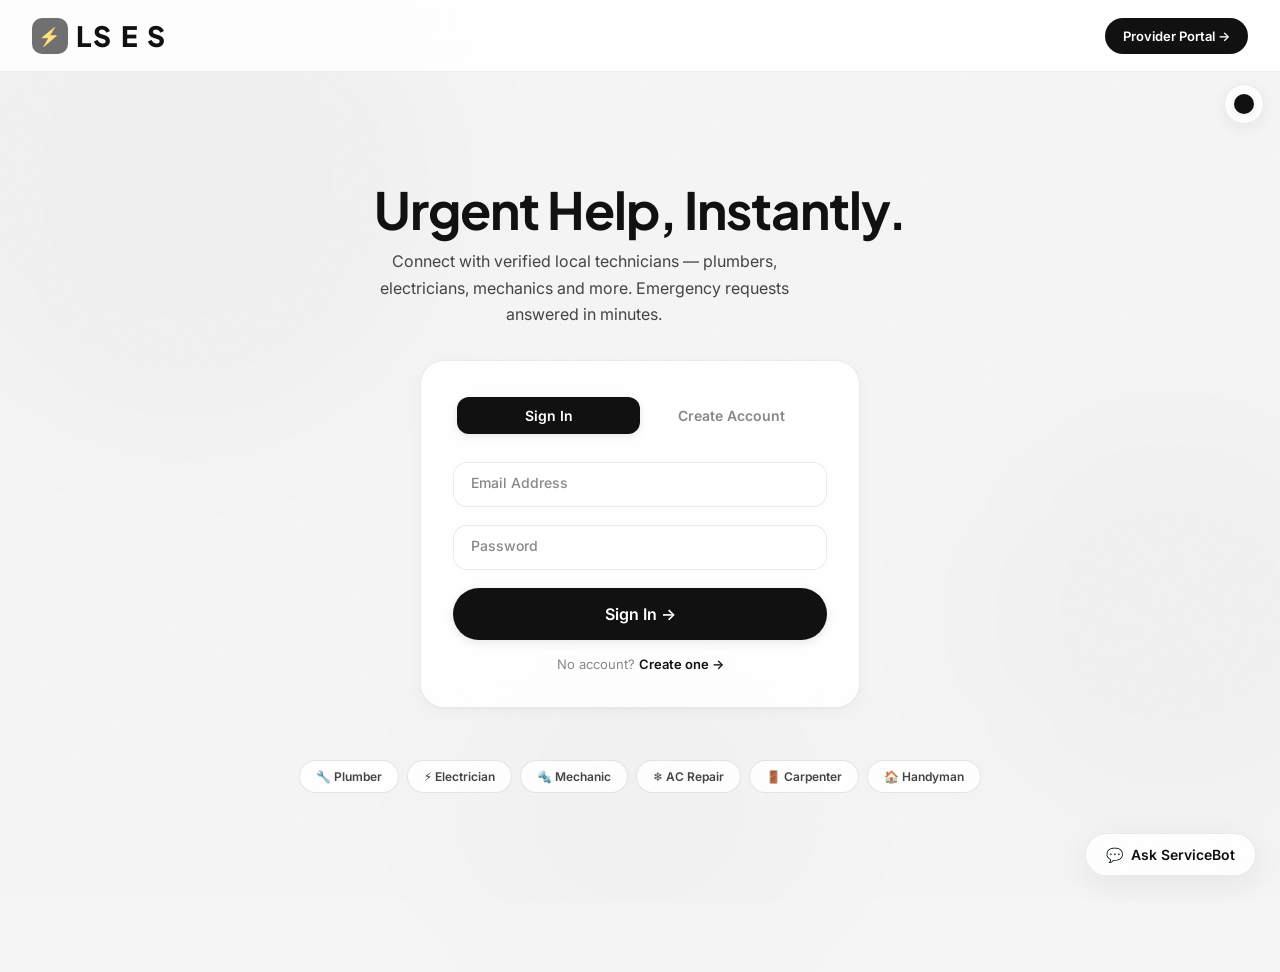
==== commit 34e9e8a1: "update css file and many more for better mobile experince" ====
--- a/frontend/index.html
+++ b/frontend/index.html
@@ -4,6 +4,7 @@
 <meta charset="UTF-8"/>
 <meta name="viewport" content="width=device-width, initial-scale=1.0"/>
 <meta name="description" content="LSES — Local Service Emergency System. Get instant help from verified local technicians."/>
+<meta name="theme-color" content="#111111"/>
 <title>LSES — Local Service Emergency System</title>
 <link rel="stylesheet" href="css/style.css"/>
 <script>
@@ -79,7 +80,7 @@
           <label>Password</label>
         </div>
         <button class="btn btn-accent btn-full btn-lg" id="btn-login" onclick="doLogin()">Sign In →</button>
-        <p style="text-align:center;margin-top:16px;font-size:13px;color:var(--text-3)">
+        <p style="text-align:center;margin-top:14px;font-size:13px;color:var(--text-3)">
           No account? <a href="#" onclick="switchTab('register')" style="color:var(--accent);font-weight:600">Create one →</a>
         </p>
       </div>
@@ -110,10 +111,14 @@
         </div>
         <!-- Profile Photo Upload -->
         <div style="margin-bottom:16px">
-          <label style="font-size:11px;font-weight:600;color:var(--text-3);text-transform:uppercase;letter-spacing:.5px;display:block;margin-bottom:8px">Profile Photo</label>
-          <div style="display:flex;align-items:center;gap:12px">
-            <div id="reg-photo-preview" style="width:48px;height:48px;border-radius:50%;background:var(--input-bg);border:1px solid var(--glass-border);display:flex;align-items:center;justify-content:center;overflow:hidden;font-size:20px;color:var(--text-3)">👤</div>
-            <input type="file" id="reg-photo" accept="image/*" onchange="previewPhoto(this, 'reg-photo-preview')" style="font-size:13px;color:var(--text-2)"/>
+          <label class="photo-upload-label">Profile Photo</label>
+          <div class="photo-upload-wrap" onclick="document.getElementById('reg-photo').click()">
+            <div class="photo-avatar" id="reg-photo-preview">👤</div>
+            <div class="photo-upload-info">
+              <span class="photo-upload-btn">📷 Upload Photo</span>
+              <p>JPG, PNG or GIF · Max 5MB</p>
+            </div>
+            <input type="file" id="reg-photo" class="photo-upload-input" accept="image/*" onchange="previewPhoto(this, 'reg-photo-preview')"/>
           </div>
         </div>
         <div class="form-field">
--- a/frontend/css/style.css
+++ b/frontend/css/style.css
@@ -1,6 +1,6 @@
 /* ═══════════════════════════════════════════════════════════════
    LSES — iOS 26 Liquid Glass Design System
-   Complete CSS with 9 themes, glass components, spring animations
+   Mobile-First, Responsive, Clean CSS
    ═══════════════════════════════════════════════════════════════ */
 
 @import url('https://fonts.googleapis.com/css2?family=Inter:wght@300;400;500;600;700;800;900&family=Plus+Jakarta+Sans:wght@400;500;600;700;800&display=swap');
@@ -34,7 +34,7 @@
   --nav-height:72px;
   --icon-opacity:0.6;--icon-hover-opacity:1;--deco-opacity:0.45;
 }
-/* Light Minimal — component overrides for soft icons & dark buttons */
+/* Light Minimal — component overrides */
 [data-theme="light-minimal"] .btn-accent,
 :root .btn-accent{background:#111;color:#fff;box-shadow:0 2px 10px rgba(0,0,0,0.1)}
 [data-theme="light-minimal"] .btn-accent:hover,
@@ -47,15 +47,10 @@
 [data-theme="light-minimal"] .msg.user{background:#111;color:#fff}
 [data-theme="light-minimal"] .btn-ghost{background:#fff;border:1px solid rgba(0,0,0,0.12);color:#222}
 [data-theme="light-minimal"] .glass{box-shadow:0 1px 3px rgba(0,0,0,0.04),0 4px 16px rgba(0,0,0,0.03)}
-[data-theme="light-minimal"] .glass{box-shadow:0 1px 3px rgba(0,0,0,0.04),0 4px 16px rgba(0,0,0,0.03)}
 [data-theme="light-minimal"] .glass:hover{box-shadow:0 2px 8px rgba(0,0,0,0.06),0 8px 24px rgba(0,0,0,0.05)}
-/* Icon & decorative opacity for Light Minimal */
-[data-theme="light-minimal"] .stat-icon,
-[data-theme="light-minimal"] .card-icon,
-[data-theme="light-minimal"] .chip-icon,
-[data-theme="light-minimal"] .empty-icon{opacity:0.6; transition:opacity 0.3s}
-[data-theme="light-minimal"] .logo-icon,
-[data-theme="light-minimal"] .user-avatar{opacity:0.6; transition:opacity 0.3s}
+[data-theme="light-minimal"] .stat-icon,[data-theme="light-minimal"] .card-icon,
+[data-theme="light-minimal"] .chip-icon,[data-theme="light-minimal"] .empty-icon{opacity:0.6;transition:opacity 0.3s}
+[data-theme="light-minimal"] .logo-icon,[data-theme="light-minimal"] .user-avatar{opacity:0.6;transition:opacity 0.3s}
 [data-theme="light-minimal"] .logo:hover .logo-icon,
 [data-theme="light-minimal"] .user-chip:hover .user-avatar,
 [data-theme="light-minimal"] .stat-card:hover .stat-icon,
@@ -63,10 +58,8 @@
 [data-theme="light-minimal"] .service-chip:hover .chip-icon,
 [data-theme="light-minimal"] .service-chip.selected .chip-icon,
 [data-theme="light-minimal"] .chip-pill:hover .chip-icon{opacity:1}
-[data-theme="light-minimal"] .job-footer,
-[data-theme="light-minimal"] .chat-header{border-color:rgba(0,0,0,0.05)}
-[data-theme="light-minimal"] .chip-pill,
-[data-theme="light-minimal"] .service-chip{border-color:rgba(0,0,0,0.1)}
+[data-theme="light-minimal"] .job-footer,[data-theme="light-minimal"] .chat-header{border-color:rgba(0,0,0,0.05)}
+[data-theme="light-minimal"] .chip-pill,[data-theme="light-minimal"] .service-chip{border-color:rgba(0,0,0,0.1)}
 [data-theme="light-minimal"] .info-row{border-color:rgba(0,0,0,0.05)}
 [data-theme="light-minimal"] .warning-box{background:rgba(212,134,10,0.06);border-color:rgba(212,134,10,0.15)}
 [data-theme="light-minimal"] .badge-pending{background:rgba(212,134,10,0.08);color:#996100;border-color:rgba(212,134,10,0.15)}
@@ -76,7 +69,9 @@
 [data-theme="light-minimal"] .tl-dot.active{background:#111;border-color:#111;box-shadow:0 0 12px rgba(0,0,0,0.15)}
 [data-theme="light-minimal"] .navbar{border-bottom-color:rgba(0,0,0,0.06)}
 [data-theme="light-minimal"] .btn-emergency{background:linear-gradient(135deg,#E5383B,#ff6b6b);box-shadow:0 4px 20px rgba(229,56,59,0.25)}
-/* ── THEME: Noir Glass (Transparent B&W) ───────────────────── */
+[data-theme="light-minimal"] .dash-tab.active{background:#111;color:#fff}
+
+/* ── THEME: Noir Glass ───────────────────────────────────────── */
 [data-theme="noir-glass"]{
   --bg:#0a0a0a;--bg-rgb:10,10,10;--is-dark:1;
   --glass:rgba(255,255,255,0.05);--glass-border:rgba(255,255,255,0.12);--glass-hover:rgba(255,255,255,0.1);
@@ -93,6 +88,7 @@
 [data-theme="noir-glass"] .chat-send{background:#fff;color:#0a0a0a}
 [data-theme="noir-glass"] .msg.user{background:rgba(255,255,255,0.15);color:#fff}
 [data-theme="noir-glass"] .jobs-count-pill{background:#fff;color:#0a0a0a}
+
 /* ── THEME: Arctic Light ───────────────────────────────────── */
 [data-theme="arctic-light"]{
   --bg:#f0f4ff;--bg-rgb:240,244,255;--is-dark:0;
@@ -165,7 +161,7 @@
   --orb-1:rgba(94,92,230,0.15);--orb-2:rgba(10,132,255,0.1);--orb-3:rgba(191,90,242,0.08);
   --input-bg:rgba(100,100,255,0.06);--shadow-color:rgba(0,0,20,0.3);
 }
-/* ── THEME: Crystal Clear (Transparent) ────────────────────── */
+/* ── THEME: Crystal Clear ───────────────────────────────────── */
 [data-theme="crystal-clear"]{
   --bg:linear-gradient(135deg,#e8efff 0%,#f5e8ff 50%,#e8fff5 100%);--bg-rgb:240,240,250;
   --glass:rgba(255,255,255,0.3);--glass-border:rgba(255,255,255,0.45);--glass-hover:rgba(255,255,255,0.45);
@@ -184,9 +180,9 @@
 
 /* ── Background Orbs ───────────────────────────────────────── */
 .orb{position:fixed;border-radius:50%;filter:blur(80px);pointer-events:none;z-index:0}
-.orb-1{width:clamp(250px,40vw,500px);height:clamp(250px,40vw,500px);background:var(--orb-1);top:-8%;left:-5%;animation:orbFloat 22s ease-in-out infinite}
-.orb-2{width:clamp(200px,35vw,420px);height:clamp(200px,35vw,420px);background:var(--orb-2);top:45%;right:-8%;animation:orbFloat 18s ease-in-out infinite -5s}
-.orb-3{width:clamp(180px,30vw,380px);height:clamp(180px,30vw,380px);background:var(--orb-3);bottom:-10%;left:35%;animation:orbFloat 25s ease-in-out infinite -12s}
+.orb-1{width:clamp(200px,40vw,500px);height:clamp(200px,40vw,500px);background:var(--orb-1);top:-8%;left:-5%;animation:orbFloat 22s ease-in-out infinite}
+.orb-2{width:clamp(160px,35vw,420px);height:clamp(160px,35vw,420px);background:var(--orb-2);top:45%;right:-8%;animation:orbFloat 18s ease-in-out infinite -5s}
+.orb-3{width:clamp(140px,30vw,380px);height:clamp(140px,30vw,380px);background:var(--orb-3);bottom:-10%;left:35%;animation:orbFloat 25s ease-in-out infinite -12s}
 @keyframes orbFloat{
   0%,100%{transform:translate(0,0) scale(1)}
   25%{transform:translate(40px,-60px) scale(1.08)}
@@ -196,15 +192,16 @@
 
 /* ── Typography ────────────────────────────────────────────── */
 h1,h2,h3,h4{font-family:var(--font-head);font-weight:700;line-height:1.2}
-h1{font-size:clamp(2rem,5vw,3.2rem);letter-spacing:-0.02em}
-h2{font-size:clamp(1.4rem,3vw,1.8rem);letter-spacing:-0.01em}
-h3{font-size:clamp(1.1rem,2.5vw,1.3rem)}
+h1{font-size:clamp(1.7rem,5vw,3.2rem);letter-spacing:-0.02em}
+h2{font-size:clamp(1.3rem,3vw,1.8rem);letter-spacing:-0.01em}
+h3{font-size:clamp(1rem,2.5vw,1.3rem)}
 p{line-height:1.65;color:var(--text-2)}
 
 /* ── Layout ────────────────────────────────────────────────── */
 .page-wrap{position:relative;z-index:1;min-height:100vh}
-.container{max-width:1200px;margin:0 auto;padding:0 24px}
+.container{max-width:1200px;margin:0 auto;padding:0 clamp(12px,3vw,24px);padding-bottom:48px}
 .grid-2{display:grid;grid-template-columns:1fr 1fr;gap:28px}
+.grid-responsive{display:grid;grid-template-columns:1fr 1fr;gap:24px}
 .grid-3{display:grid;grid-template-columns:repeat(3,1fr);gap:20px}
 .grid-4{display:grid;grid-template-columns:repeat(4,1fr);gap:18px}
 .flex-center{display:flex;align-items:center;justify-content:center}
@@ -227,51 +224,57 @@
 }
 .glass:hover{box-shadow:0 12px 48px var(--shadow-color),0 4px 20px var(--accent-glow),inset 0 1px 0 rgba(255,255,255,0.12)}
 .glass-sm{border-radius:var(--radius-lg)}
-.glass-pad{padding:clamp(20px,4vw,32px)}
+.glass-pad{padding:clamp(16px,4vw,32px)}
 
 /* ── Navbar ────────────────────────────────────────────────── */
 .navbar{
   position:sticky;top:0;z-index:100;height:var(--nav-height);
   display:flex;align-items:center;justify-content:space-between;
-  padding:0 clamp(16px,3vw,32px);
+  padding:0 clamp(12px,3vw,32px);
   background:var(--glass);backdrop-filter:blur(30px) saturate(200%);-webkit-backdrop-filter:blur(30px) saturate(200%);
   border-bottom:1px solid var(--glass-border);
-}
-.logo{font-family:var(--font-head);font-size:clamp(22px,3vw,28px);font-weight:800;letter-spacing:2px;color:var(--text-1);display:flex;align-items:center;gap:8px}
+  gap:8px;
+}
+.logo{font-family:var(--font-head);font-size:clamp(18px,3vw,28px);font-weight:800;letter-spacing:2px;color:var(--text-1);display:flex;align-items:center;gap:8px;flex-shrink:0}
 .logo span{color:var(--accent)}
-.logo-icon{width:36px;height:36px;border-radius:10px;background:var(--accent);display:flex;align-items:center;justify-content:center;font-size:18px;color:#fff}
-.nav-links{display:flex;align-items:center;gap:16px}
-.nav-link{font-size:14px;font-weight:500;color:var(--text-2);padding:8px 16px;border-radius:var(--radius-sm);transition:all .3s}
+.logo-icon{width:36px;height:36px;border-radius:10px;background:var(--accent);display:flex;align-items:center;justify-content:center;font-size:18px;color:#fff;flex-shrink:0}
+.nav-links{display:flex;align-items:center;gap:8px;flex-wrap:wrap;justify-content:flex-end}
+.nav-link{font-size:14px;font-weight:500;color:var(--text-2);padding:8px 12px;border-radius:var(--radius-sm);transition:all .3s;white-space:nowrap}
 .nav-link:hover{color:var(--accent);background:var(--accent-soft)}
-.nav-btn{font-size:13px;font-weight:600;color:#fff;background:var(--accent);padding:10px 20px;border-radius:40px;transition:all .3s var(--spring)}
+.nav-btn{font-size:13px;font-weight:600;color:#fff;background:var(--accent);padding:10px 18px;border-radius:40px;transition:all .3s var(--spring);white-space:nowrap}
 .nav-btn:hover{transform:scale(1.05);box-shadow:0 4px 16px var(--accent-glow)}
-.user-chip{display:flex;align-items:center;gap:10px;padding:4px 6px 4px 4px;border-radius:40px;background:var(--glass);border:1px solid var(--glass-border)}
-.user-avatar{width:36px;height:36px;border-radius:50%;background:var(--accent);color:#fff;display:flex;align-items:center;justify-content:center;font-weight:700;font-size:15px}
+.user-chip{display:flex;align-items:center;gap:8px;padding:4px 6px 4px 4px;border-radius:40px;background:var(--glass);border:1px solid var(--glass-border);flex-shrink:0}
+.user-avatar{width:36px;height:36px;border-radius:50%;background:var(--accent);color:#fff;display:flex;align-items:center;justify-content:center;font-weight:700;font-size:15px;flex-shrink:0;overflow:hidden}
 .user-name{font-size:14px;font-weight:600;color:var(--text-1);max-width:120px;overflow:hidden;text-overflow:ellipsis;white-space:nowrap}
-.logout-btn{font-size:12px;font-weight:600;color:var(--danger);padding:6px 12px;border-radius:20px;background:rgba(255,59,48,0.08);transition:all .3s var(--spring)}
+.logout-btn{font-size:12px;font-weight:600;color:var(--danger);padding:6px 12px;border-radius:20px;background:rgba(255,59,48,0.08);transition:all .3s var(--spring);white-space:nowrap}
 .logout-btn:hover{background:rgba(255,59,48,0.15);transform:scale(1.05)}
 
 /* ── Hero / Auth Section ───────────────────────────────────── */
-.hero{display:flex;align-items:center;justify-content:center;min-height:calc(100vh - var(--nav-height));padding:40px 24px;flex-direction:column;gap:32px}
+.hero{
+  display:flex;align-items:center;justify-content:center;
+  min-height:calc(100vh - var(--nav-height));
+  padding:clamp(24px,5vw,40px) clamp(12px,3vw,24px);
+  flex-direction:column;gap:clamp(20px,4vw,32px);
+}
 .hero-brand{text-align:center;animation:fadeSlideUp .8s var(--spring) backwards}
 .hero-brand h1{margin-bottom:8px}
-.hero-brand p{font-size:clamp(14px,2vw,16px);color:var(--text-2);max-width:420px}
+.hero-brand p{font-size:clamp(13px,2vw,16px);color:var(--text-2);max-width:420px}
 .auth-card{width:100%;max-width:440px;animation:fadeSlideUp .8s var(--spring) .1s backwards}
-.auth-card .glass-pad{padding:clamp(24px,5vw,36px)}
 
 /* ── Segmented Control (Tabs) ──────────────────────────────── */
-.seg-control{display:flex;padding:4px;border-radius:var(--radius-md);background:var(--input-bg);margin-bottom:28px;position:relative}
-.tab{flex:1;padding:11px 8px;border-radius:calc(var(--radius-md) - 2px);font-size:14px;font-weight:600;color:var(--text-3);text-align:center;transition:all .4s var(--spring);z-index:1}
+.seg-control{display:flex;padding:4px;border-radius:var(--radius-md);background:var(--input-bg);margin-bottom:24px;position:relative}
+.tab{flex:1;padding:10px 6px;border-radius:calc(var(--radius-md) - 2px);font-size:clamp(12px,2vw,14px);font-weight:600;color:var(--text-3);text-align:center;transition:all .4s var(--spring);z-index:1}
 .tab.active{color:#fff;background:var(--accent);box-shadow:0 2px 12px var(--accent-glow)}
 .tab:not(.active):hover{color:var(--text-1)}
 
 /* ── Form Fields ───────────────────────────────────────────── */
-.form-field{position:relative;margin-bottom:20px}
+.form-field{position:relative;margin-bottom:18px}
 .form-field input,.form-field textarea,.form-field select{
   width:100%;padding:16px 18px 8px;font-size:15px;
   background:var(--input-bg);border:1.5px solid var(--glass-border);border-radius:var(--radius-md);
   backdrop-filter:blur(10px);-webkit-backdrop-filter:blur(10px);
   transition:border-color .3s,box-shadow .3s,background .3s;color:var(--text-1);
+  -webkit-appearance:none;appearance:none;
 }
 .form-field label{
   position:absolute;top:12px;left:18px;font-size:14px;font-weight:500;color:var(--text-3);
@@ -286,8 +289,11 @@
   top:4px;font-size:10px;font-weight:600;color:var(--accent);letter-spacing:.5px;text-transform:uppercase;
 }
 .form-field textarea{min-height:90px;resize:vertical;padding-top:22px}
-.form-field select{appearance:none;padding-right:36px;cursor:pointer}
+.form-field select{appearance:none;-webkit-appearance:none;padding-right:36px;cursor:pointer}
 .form-field .select-arrow{position:absolute;right:14px;top:50%;transform:translateY(-50%);color:var(--text-3);font-size:12px;pointer-events:none}
+
+/* ── Form Row ──────────────────────────────────────────────── */
+.form-row{display:grid;grid-template-columns:1fr 1fr;gap:14px}
 
 /* ── Tab Panels ────────────────────────────────────────────── */
 .tab-panel{display:none}
@@ -299,6 +305,7 @@
   display:inline-flex;align-items:center;justify-content:center;gap:8px;
   padding:14px 28px;font-size:15px;font-weight:600;border-radius:40px;
   transition:all .35s var(--spring);position:relative;overflow:hidden;
+  white-space:nowrap;
 }
 .btn::after{
   content:'';position:absolute;inset:0;border-radius:inherit;opacity:0;
@@ -307,26 +314,35 @@
 }
 .btn:hover::after{opacity:1}
 .btn:active{transform:scale(0.96)!important}
+.btn:disabled{opacity:.6;cursor:not-allowed;transform:none!important}
 .btn-accent{background:var(--accent);color:#fff;box-shadow:0 4px 16px var(--accent-glow)}
-.btn-accent:hover{transform:scale(1.04);box-shadow:0 6px 24px var(--accent-glow)}
+.btn-accent:hover:not(:disabled){transform:scale(1.04);box-shadow:0 6px 24px var(--accent-glow)}
 .btn-danger{background:var(--danger);color:#fff;box-shadow:0 4px 16px rgba(255,59,48,0.3)}
-.btn-danger:hover{transform:scale(1.04);box-shadow:0 6px 24px rgba(255,59,48,0.4)}
+.btn-danger:hover:not(:disabled){transform:scale(1.04);box-shadow:0 6px 24px rgba(255,59,48,0.4)}
 .btn-success{background:var(--success);color:#fff;box-shadow:0 4px 16px rgba(48,209,88,0.3)}
-.btn-success:hover{transform:scale(1.04)}
+.btn-success:hover:not(:disabled){transform:scale(1.04)}
 .btn-info{background:var(--info);color:#fff;box-shadow:0 4px 16px rgba(90,200,250,0.3)}
-.btn-info:hover{transform:scale(1.04)}
+.btn-info:hover:not(:disabled){transform:scale(1.04)}
 .btn-ghost{background:var(--glass);backdrop-filter:blur(12px);color:var(--accent);border:1px solid var(--glass-border)}
-.btn-ghost:hover{background:var(--glass-hover);transform:scale(1.03)}
+.btn-ghost:hover:not(:disabled){background:var(--glass-hover);transform:scale(1.03)}
 .btn-full{width:100%}
 .btn-lg{padding:16px 32px;font-size:16px}
-.btn-sm{padding:10px 18px;font-size:13px}
+.btn-sm{padding:8px 16px;font-size:13px}
+
+/* ── Loading Spinner ───────────────────────────────────────── */
+@keyframes spin{to{transform:rotate(360deg)}}
+.btn-loading::before{
+  content:'';display:inline-block;width:16px;height:16px;border:2px solid rgba(255,255,255,0.35);
+  border-top-color:currentColor;border-radius:50%;animation:spin .7s linear infinite;
+  flex-shrink:0;
+}
 
 /* Emergency Pulse Button */
 .btn-emergency{
   background:linear-gradient(135deg,#FF3B30,#FF6B6B);color:#fff;
   box-shadow:0 4px 24px rgba(255,59,48,0.35);animation:emergencyPulse 2s ease-in-out infinite;
 }
-.btn-emergency:hover{animation:none;transform:scale(1.05);box-shadow:0 8px 32px rgba(255,59,48,0.5)}
+.btn-emergency:hover:not(:disabled){animation:none;transform:scale(1.05);box-shadow:0 8px 32px rgba(255,59,48,0.5)}
 @keyframes emergencyPulse{0%,100%{box-shadow:0 4px 24px rgba(255,59,48,0.35)}50%{box-shadow:0 4px 40px rgba(255,59,48,0.55)}}
 
 /* ── Service Chip Selector ─────────────────────────────────── */
@@ -342,13 +358,18 @@
 .service-chip .chip-icon{font-size:16px}
 
 /* ── Toast Notifications ───────────────────────────────────── */
-#toast-container{position:fixed;top:20px;right:20px;z-index:10001;display:flex;flex-direction:column;gap:10px;pointer-events:none}
+#toast-container{
+  position:fixed;top:clamp(12px,3vw,20px);right:clamp(12px,3vw,20px);
+  z-index:10001;display:flex;flex-direction:column;gap:10px;pointer-events:none;
+  max-width:calc(100vw - 24px);
+}
 .toast{
-  pointer-events:auto;padding:14px 22px;border-radius:var(--radius-md);
+  pointer-events:auto;padding:12px 18px;border-radius:var(--radius-md);
   display:flex;align-items:center;gap:10px;font-size:14px;font-weight:500;
   background:var(--glass);backdrop-filter:blur(24px) saturate(180%);-webkit-backdrop-filter:blur(24px) saturate(180%);
   border:1px solid var(--glass-border);box-shadow:0 8px 32px var(--shadow-color);
-  animation:toastIn .5s var(--spring);min-width:280px;max-width:420px;color:var(--text-1);
+  animation:toastIn .5s var(--spring);min-width:240px;max-width:min(380px,calc(100vw - 24px));color:var(--text-1);
+  word-break:break-word;
 }
 .toast.success .toast-icon{color:var(--success)}
 .toast.error .toast-icon{color:var(--danger)}
@@ -365,29 +386,29 @@
 .badge-pending{background:rgba(255,159,10,0.15);color:#FF9F0A;border-color:rgba(255,159,10,0.25)}
 .badge-assigned{background:rgba(0,122,255,0.12);color:#007AFF;border-color:rgba(0,122,255,0.2)}
 .badge-completed{background:rgba(48,209,88,0.12);color:#30D158;border-color:rgba(48,209,88,0.2)}
-.badge-dot{width:6px;height:6px;border-radius:50%;background:currentColor;animation:dotPulse 1.5s ease infinite}
+.badge-dot{width:6px;height:6px;border-radius:50%;background:currentColor;animation:dotPulse 1.5s ease infinite;flex-shrink:0}
 @keyframes dotPulse{0%,100%{opacity:1}50%{opacity:.4}}
 
 /* ── Availability Badge ────────────────────────────────────── */
-.avail-badge{display:flex;align-items:center;gap:8px;padding:6px 16px;border-radius:40px;font-size:13px;font-weight:700}
+.avail-badge{display:flex;align-items:center;gap:8px;padding:6px 14px;border-radius:40px;font-size:12px;font-weight:700;white-space:nowrap}
 .avail-badge.available{background:rgba(48,209,88,0.12);color:var(--success);box-shadow:0 0 20px rgba(48,209,88,0.15)}
 .avail-badge.busy{background:rgba(255,159,10,0.12);color:var(--warning);box-shadow:0 0 20px rgba(255,159,10,0.15)}
-.avail-dot{width:8px;height:8px;border-radius:50%;background:currentColor;animation:dotPulse 1.5s ease infinite}
+.avail-dot{width:8px;height:8px;border-radius:50%;background:currentColor;animation:dotPulse 1.5s ease infinite;flex-shrink:0}
 
 /* ── Page Header ───────────────────────────────────────────── */
-.page-header{padding:clamp(24px,4vw,40px) 0 clamp(12px,2vw,20px);animation:fadeSlideUp .7s var(--spring) backwards}
-.page-title{font-family:var(--font-head);font-size:clamp(1.5rem,4vw,2.2rem);font-weight:800;color:var(--text-1)}
+.page-header{padding:clamp(20px,4vw,40px) 0 clamp(10px,2vw,20px);animation:fadeSlideUp .7s var(--spring) backwards}
+.page-title{font-family:var(--font-head);font-size:clamp(1.4rem,4vw,2.2rem);font-weight:800;color:var(--text-1)}
 .page-title span{color:var(--accent)}
-.page-sub{font-size:clamp(13px,2vw,15px);color:var(--text-2);margin-top:6px;max-width:500px}
+.page-sub{font-size:clamp(12px,2vw,15px);color:var(--text-2);margin-top:6px;max-width:500px}
 
 /* ── Card Sections ─────────────────────────────────────────── */
-.card-title{display:flex;align-items:center;gap:12px;font-size:clamp(16px,2.5vw,19px);font-weight:700;font-family:var(--font-head);color:var(--text-1);margin-bottom:24px}
+.card-title{display:flex;align-items:center;gap:12px;font-size:clamp(15px,2.5vw,19px);font-weight:700;font-family:var(--font-head);color:var(--text-1);margin-bottom:20px;flex-wrap:wrap}
 .card-icon{width:42px;height:42px;border-radius:14px;display:flex;align-items:center;justify-content:center;font-size:20px;background:var(--accent-soft);flex-shrink:0}
 
 /* ── Stats Cards ───────────────────────────────────────────── */
-.stat-card{text-align:center;padding:clamp(16px,3vw,24px)}
+.stat-card{text-align:center;padding:clamp(12px,3vw,24px)}
 .stat-icon{font-size:28px;margin-bottom:8px}
-.stat-num{font-family:var(--font-head);font-size:clamp(28px,4vw,40px);font-weight:800;line-height:1;margin-bottom:4px}
+.stat-num{font-family:var(--font-head);font-size:clamp(24px,4vw,40px);font-weight:800;line-height:1;margin-bottom:4px}
 .stat-num.green{color:var(--success)}
 .stat-num.orange{color:var(--warning)}
 .stat-num.blue{color:var(--accent)}
@@ -395,23 +416,23 @@
 .stat-label{font-size:12px;font-weight:600;color:var(--text-3);text-transform:uppercase;letter-spacing:.5px}
 
 /* ── Job Cards ─────────────────────────────────────────────── */
-.jobs-grid{display:grid;grid-template-columns:repeat(auto-fill,minmax(320px,1fr));gap:20px}
-.job-card{padding:clamp(18px,3vw,24px);transition:transform .35s var(--spring),box-shadow .35s var(--ease)}
+.jobs-grid{display:grid;grid-template-columns:repeat(auto-fill,minmax(min(300px,100%),1fr));gap:20px}
+.job-card{padding:clamp(16px,3vw,24px);transition:transform .35s var(--spring),box-shadow .35s var(--ease)}
 .job-card:hover{transform:translateY(-4px)}
-.job-header{display:flex;align-items:center;justify-content:space-between;margin-bottom:14px}
+.job-header{display:flex;align-items:center;justify-content:space-between;margin-bottom:14px;gap:8px;flex-wrap:wrap}
 .job-id{font-size:12px;font-weight:700;color:var(--text-3);text-transform:uppercase;letter-spacing:.5px}
 .job-service-chip{font-size:11px;font-weight:700;padding:4px 12px;border-radius:20px;background:var(--accent-soft);color:var(--accent)}
 .job-name{font-size:16px;font-weight:700;color:var(--text-1);margin-bottom:4px}
 .job-phone{font-size:13px;color:var(--text-2);margin-bottom:10px;display:flex;align-items:center;gap:6px}
 .job-desc{font-size:13px;color:var(--text-3);line-height:1.5;margin-bottom:16px;display:-webkit-box;-webkit-line-clamp:2;-webkit-box-orient:vertical;overflow:hidden}
-.job-footer{display:flex;align-items:center;justify-content:space-between;padding-top:14px;border-top:1px solid var(--glass-border)}
+.job-footer{display:flex;align-items:center;justify-content:space-between;padding-top:14px;border-top:1px solid var(--glass-border);gap:8px;flex-wrap:wrap}
 .job-time{font-size:12px;color:var(--text-3);display:flex;align-items:center;gap:4px}
 
 /* ── Active Job Card ───────────────────────────────────────── */
-.active-job{padding:clamp(20px,4vw,28px);border:2px solid var(--accent);border-radius:var(--radius-xl)}
-.active-job .aj-header{display:flex;align-items:flex-start;justify-content:space-between;margin-bottom:20px}
-.active-job .aj-badge{padding:6px 14px;border-radius:20px;font-size:11px;font-weight:800;background:var(--accent-soft);color:var(--accent);text-transform:uppercase;letter-spacing:.5px}
-.aj-info-grid{display:grid;grid-template-columns:repeat(auto-fit,minmax(140px,1fr));gap:14px;margin-bottom:16px}
+.active-job{padding:clamp(16px,4vw,28px);border:2px solid var(--accent);border-radius:var(--radius-xl)}
+.active-job .aj-header{display:flex;align-items:flex-start;justify-content:space-between;margin-bottom:20px;gap:12px;flex-wrap:wrap}
+.active-job .aj-badge{padding:6px 14px;border-radius:20px;font-size:11px;font-weight:800;background:var(--accent-soft);color:var(--accent);text-transform:uppercase;letter-spacing:.5px;white-space:nowrap}
+.aj-info-grid{display:grid;grid-template-columns:repeat(auto-fit,minmax(130px,1fr));gap:12px;margin-bottom:16px}
 .aj-info-item .aj-lbl{font-size:11px;font-weight:600;color:var(--text-3);text-transform:uppercase;letter-spacing:.5px;margin-bottom:2px}
 .aj-info-item .aj-val{font-size:15px;font-weight:600;color:var(--text-1)}
 .aj-desc-text{font-size:14px;color:var(--text-2);line-height:1.6;padding:14px;background:var(--input-bg);border-radius:var(--radius-sm);margin-bottom:18px}
@@ -437,9 +458,10 @@
 }
 .refresh-bar-fill{height:100%;background:var(--accent);transition:width 1s linear;border-radius:0 2px 2px 0}
 .countdown-pill{
-  display:flex;align-items:center;gap:10px;padding:8px 16px;
+  display:flex;align-items:center;gap:10px;padding:8px 14px;
   border-radius:40px;font-size:13px;font-weight:600;color:var(--text-2);
   background:var(--glass);backdrop-filter:blur(12px);border:1px solid var(--glass-border);
+  flex-shrink:0;
 }
 .countdown-ring{position:relative;width:32px;height:32px}
 .countdown-ring svg{width:100%;height:100%;transform:rotate(-90deg)}
@@ -448,13 +470,13 @@
 .countdown-num{position:absolute;inset:0;display:flex;align-items:center;justify-content:center;font-size:11px;font-weight:800;color:var(--accent)}
 
 /* ── Provider Dashboard Layout ─────────────────────────────── */
-.dash-layout{display:grid;grid-template-columns:280px 1fr;gap:28px;padding:clamp(20px,3vw,32px) 0}
-.dash-sidebar{display:flex;flex-direction:column;gap:16px}
+.dash-layout{display:grid;grid-template-columns:260px 1fr;gap:24px;padding:clamp(16px,3vw,32px) 0}
+.dash-sidebar{display:flex;flex-direction:column;gap:14px}
 .dash-main{min-width:0}
-.section-header{display:flex;align-items:center;justify-content:space-between;margin-bottom:20px}
-.section-title{font-family:var(--font-head);font-size:clamp(18px,2.5vw,22px);font-weight:700;color:var(--text-1);display:flex;align-items:center;gap:10px}
-.jobs-count-pill{padding:4px 14px;border-radius:40px;font-size:12px;font-weight:700;background:var(--accent);color:#fff}
-.empty-state{text-align:center;padding:clamp(32px,5vw,60px) 20px;color:var(--text-3)}
+.section-header{display:flex;align-items:center;justify-content:space-between;margin-bottom:20px;gap:12px;flex-wrap:wrap}
+.section-title{font-family:var(--font-head);font-size:clamp(16px,2.5vw,22px);font-weight:700;color:var(--text-1);display:flex;align-items:center;gap:10px}
+.jobs-count-pill{padding:4px 14px;border-radius:40px;font-size:12px;font-weight:700;background:var(--accent);color:#fff;white-space:nowrap}
+.empty-state{text-align:center;padding:clamp(24px,5vw,60px) 20px;color:var(--text-3)}
 .empty-icon{font-size:48px;margin-bottom:12px}
 .empty-title{font-size:16px;font-weight:600;color:var(--text-2);margin-bottom:6px}
 
@@ -462,23 +484,23 @@
 .info-row{display:flex;justify-content:space-between;align-items:center;padding:10px 0;border-bottom:1px solid var(--glass-border)}
 .info-row:last-child{border-bottom:none}
 .info-lbl{font-size:13px;font-weight:500;color:var(--text-3)}
-.info-val{font-size:14px;font-weight:600;color:var(--text-1)}
+.info-val{font-size:14px;font-weight:600;color:var(--text-1);text-align:right}
 
 /* ── Track Result Card ─────────────────────────────────────── */
-.track-result{padding:clamp(20px,4vw,28px)}
-.track-header{display:flex;justify-content:space-between;align-items:flex-start;margin-bottom:20px}
-.track-id{font-family:var(--font-head);font-size:clamp(20px,3vw,28px);font-weight:800;color:var(--text-1)}
+.track-result{padding:clamp(16px,4vw,28px)}
+.track-header{display:flex;justify-content:space-between;align-items:flex-start;margin-bottom:20px;gap:12px;flex-wrap:wrap}
+.track-id{font-family:var(--font-head);font-size:clamp(18px,3vw,28px);font-weight:800;color:var(--text-1)}
 .track-id-label{font-size:11px;font-weight:600;color:var(--text-3);text-transform:uppercase;letter-spacing:.5px;margin-bottom:4px}
 
 /* ── Service Chips Strip ───────────────────────────────────── */
-.chips-strip{display:flex;flex-wrap:wrap;gap:10px;justify-content:center;margin-top:24px;animation:fadeSlideUp .8s var(--spring) .3s backwards}
-.chip-pill{padding:8px 18px;border-radius:40px;font-size:13px;font-weight:600;display:flex;align-items:center;gap:6px;background:var(--glass);backdrop-filter:blur(12px);border:1px solid var(--glass-border);color:var(--text-2);transition:all .3s var(--spring)}
+.chips-strip{display:flex;flex-wrap:wrap;gap:8px;justify-content:center;margin-top:20px;animation:fadeSlideUp .8s var(--spring) .3s backwards}
+.chip-pill{padding:8px 16px;border-radius:40px;font-size:12px;font-weight:600;display:flex;align-items:center;gap:6px;background:var(--glass);backdrop-filter:blur(12px);border:1px solid var(--glass-border);color:var(--text-2);transition:all .3s var(--spring)}
 .chip-pill:hover{transform:scale(1.05);border-color:var(--accent);color:var(--accent)}
 
 /* ── Theme Switcher ────────────────────────────────────────── */
-.theme-switcher{position:fixed;top:calc(var(--nav-height) + 12px);right:20px;z-index:10002;display:flex;flex-direction:column;align-items:flex-end;gap:8px}
+.theme-switcher{position:fixed;top:calc(var(--nav-height) + 12px);right:16px;z-index:200;display:flex;flex-direction:column;align-items:flex-end;gap:8px}
 .theme-toggle{
-  width:42px;height:42px;border-radius:50%;
+  width:40px;height:40px;border-radius:50%;
   background:var(--glass);backdrop-filter:blur(20px);-webkit-backdrop-filter:blur(20px);
   border:1px solid var(--glass-border);
   display:flex;align-items:center;justify-content:center;
@@ -486,17 +508,17 @@
   transition:all .35s var(--spring);
 }
 .theme-toggle:hover{transform:scale(1.1);box-shadow:0 6px 24px var(--shadow-color)}
-.theme-toggle-dot{width:22px;height:22px;border-radius:50%;background:var(--accent);transition:background .3s;box-shadow:0 2px 8px var(--accent-glow)}
+.theme-toggle-dot{width:20px;height:20px;border-radius:50%;background:var(--accent);transition:background .3s;box-shadow:0 2px 8px var(--accent-glow)}
 .theme-picker{
-  display:none;padding:14px;border-radius:18px;
+  display:none;padding:12px;border-radius:16px;
   background:var(--glass);backdrop-filter:blur(24px) saturate(180%);-webkit-backdrop-filter:blur(24px) saturate(180%);
   border:1px solid var(--glass-border);box-shadow:0 12px 48px var(--shadow-color);
-  grid-template-columns:repeat(5,1fr);gap:10px;
+  grid-template-columns:repeat(4,1fr);gap:8px;
   animation:fadeScale .3s var(--spring);overflow:visible;
 }
 .theme-picker.open{display:grid}
 .theme-dot{
-  width:30px;height:30px;border-radius:50%;border:2.5px solid transparent;
+  width:28px;height:28px;border-radius:50%;border:2.5px solid transparent;
   transition:all .3s var(--spring);position:relative;
   box-shadow:0 2px 8px rgba(0,0,0,0.15);
 }
@@ -514,7 +536,7 @@
 /* ── Chatbot Widget ────────────────────────────────────────── */
 #chat-fab{
   position:fixed;bottom:24px;right:24px;z-index:9999;
-  padding:14px 22px;border-radius:40px;font-size:14px;font-weight:600;
+  padding:12px 20px;border-radius:40px;font-size:14px;font-weight:600;
   background:var(--glass);backdrop-filter:blur(20px);-webkit-backdrop-filter:blur(20px);
   border:1px solid var(--glass-border);box-shadow:0 8px 32px var(--shadow-color);
   color:var(--text-1);display:flex;align-items:center;gap:8px;
@@ -523,8 +545,8 @@
 #chat-fab:hover{transform:scale(1.06);box-shadow:0 12px 40px var(--shadow-color)}
 #chat-fab.active{border-radius:50%;padding:14px;width:52px;height:52px;justify-content:center}
 #chat-window{
-  position:fixed;bottom:90px;right:24px;z-index:9998;
-  width:min(380px,calc(100vw - 48px));height:520px;
+  position:fixed;bottom:84px;right:24px;z-index:9998;
+  width:min(360px,calc(100vw - 32px));height:500px;
   background:var(--glass);backdrop-filter:blur(30px) saturate(200%);-webkit-backdrop-filter:blur(30px) saturate(200%);
   border:1px solid var(--glass-border);border-radius:var(--radius-xl);
   box-shadow:0 20px 60px var(--shadow-color);
@@ -534,14 +556,14 @@
 }
 #chat-window.open{transform:none;opacity:1;pointer-events:auto}
 .chat-header{
-  padding:18px 22px;display:flex;align-items:center;justify-content:space-between;
+  padding:16px 20px;display:flex;align-items:center;justify-content:space-between;
   border-bottom:1px solid var(--glass-border);flex-shrink:0;
 }
 .chat-header-title{font-weight:700;font-size:15px;display:flex;align-items:center;gap:8px}
-.chat-header-title .chat-status{width:8px;height:8px;border-radius:50%;background:var(--success);animation:dotPulse 1.5s ease infinite}
+.chat-header-title .chat-status{width:8px;height:8px;border-radius:50%;background:var(--success);animation:dotPulse 1.5s ease infinite;flex-shrink:0}
 .chat-close{width:30px;height:30px;border-radius:50%;background:var(--input-bg);display:flex;align-items:center;justify-content:center;font-size:14px;transition:all .3s var(--spring)}
 .chat-close:hover{background:rgba(255,59,48,0.1);color:var(--danger);transform:scale(1.1)}
-.chat-messages{flex:1;overflow-y:auto;padding:18px;display:flex;flex-direction:column;gap:10px}
+.chat-messages{flex:1;overflow-y:auto;padding:16px;display:flex;flex-direction:column;gap:10px}
 .msg{max-width:82%;padding:12px 16px;border-radius:18px;font-size:14px;line-height:1.55;word-break:break-word;animation:msgIn .35s var(--spring)}
 .msg.user{align-self:flex-end;background:var(--accent);color:#fff;border-bottom-right-radius:6px}
 .msg.bot{align-self:flex-start;background:var(--glass-hover);border:1px solid var(--glass-border);color:var(--text-1);border-bottom-left-radius:6px}
@@ -553,11 +575,11 @@
 .chat-typing span:nth-child(3){animation-delay:.3s}
 @keyframes typingBounce{0%,80%,100%{transform:translateY(0)}40%{transform:translateY(-6px)}}
 .chat-input-row{
-  display:flex;gap:8px;padding:14px 16px;border-top:1px solid var(--glass-border);
+  display:flex;gap:8px;padding:12px 14px;border-top:1px solid var(--glass-border);
   background:var(--glass);flex-shrink:0;
 }
 .chat-input-row input{
-  flex:1;padding:12px 16px;border-radius:40px;font-size:14px;
+  flex:1;padding:10px 14px;border-radius:40px;font-size:14px;
   background:var(--input-bg);border:1px solid var(--glass-border);
   transition:border-color .3s,box-shadow .3s;
 }
@@ -570,19 +592,57 @@
 .chat-send:hover{transform:scale(1.1);box-shadow:0 4px 16px var(--accent-glow)}
 
 /* ── Provider Auth Wrapper ─────────────────────────────────── */
-.auth-wrapper{display:flex;align-items:center;justify-content:center;min-height:calc(100vh - var(--nav-height));padding:40px 24px;flex-direction:column;gap:28px}
+.auth-wrapper{display:flex;align-items:center;justify-content:center;min-height:calc(100vh - var(--nav-height));padding:clamp(20px,5vw,40px) clamp(12px,3vw,24px);flex-direction:column;gap:24px}
 .auth-logo{text-align:center;margin-bottom:8px}
 .auth-logo h2{font-size:14px;font-weight:700;color:var(--text-3);text-transform:uppercase;letter-spacing:2px;margin-top:10px}
 #provider-dashboard{display:none}
-
-/* ── Form Row ──────────────────────────────────────────────── */
-.form-row{display:grid;grid-template-columns:1fr 1fr;gap:16px}
 
 /* ── Warning Box ───────────────────────────────────────────── */
 .warning-box{
   margin-top:18px;padding:14px 18px;border-radius:var(--radius-sm);
   background:rgba(255,159,10,0.08);border:1px solid rgba(255,159,10,0.2);
   font-size:13px;color:var(--warning);display:flex;align-items:center;gap:8px;line-height:1.5;
+}
+
+/* ── Location Panel ────────────────────────────────────────── */
+.location-panel{
+  display:flex;align-items:center;justify-content:space-between;gap:12px;
+  padding:12px 14px;border-radius:var(--radius-md);
+  background:var(--input-bg);border:1px solid var(--glass-border);font-size:13px;color:var(--text-2);
+  flex-wrap:wrap;
+}
+.compact-panel{padding:10px 12px}
+
+/* ── Photo Upload UI ───────────────────────────────────────── */
+.photo-upload-wrap{
+  display:flex;align-items:center;gap:16px;
+  padding:12px;border-radius:var(--radius-md);
+  background:var(--input-bg);border:1.5px dashed var(--glass-border);
+  transition:border-color .3s;
+  flex-wrap:wrap;
+}
+.photo-upload-wrap:hover{border-color:var(--accent)}
+.photo-avatar{
+  width:64px;height:64px;border-radius:50%;
+  background:var(--glass);border:2px solid var(--glass-border);
+  display:flex;align-items:center;justify-content:center;
+  overflow:hidden;font-size:26px;color:var(--text-3);
+  flex-shrink:0;transition:all .3s;
+}
+.photo-avatar img{width:100%;height:100%;object-fit:cover;border-radius:50%}
+.photo-upload-info{flex:1;min-width:0}
+.photo-upload-info p{font-size:12px;color:var(--text-3);margin-top:4px}
+.photo-upload-btn{
+  display:inline-flex;align-items:center;gap:6px;
+  padding:8px 16px;border-radius:40px;font-size:13px;font-weight:600;
+  background:var(--accent-soft);color:var(--accent);border:1px solid var(--accent-soft);
+  cursor:pointer;transition:all .3s var(--spring);white-space:nowrap;
+}
+.photo-upload-btn:hover{background:var(--accent);color:#fff}
+.photo-upload-input{display:none}
+.photo-upload-label{
+  display:block;font-size:11px;font-weight:600;color:var(--text-3);
+  text-transform:uppercase;letter-spacing:.5px;margin-bottom:8px;
 }
 
 /* ── Keyframe Animations ───────────────────────────────────── */
@@ -596,51 +656,13 @@
 .ripple{position:absolute;border-radius:50%;background:rgba(255,255,255,0.3);transform:scale(0);animation:rippleAnim .6s ease-out;pointer-events:none}
 @keyframes rippleAnim{to{transform:scale(4);opacity:0}}
 
-/* ── Page bottom spacing ───────────────────────────────────── */
-.container{padding-bottom:48px}
-
-/* ── Responsive ────────────────────────────────────────────── */
-@media(max-width:1024px){
-  .dash-layout{grid-template-columns:1fr}
-  .dash-sidebar{flex-direction:row;flex-wrap:wrap;gap:12px}
-  .dash-sidebar .stat-card{flex:1;min-width:140px}
-}
-@media(max-width:768px){
-  .grid-2,.form-row{grid-template-columns:1fr}
-  .grid-4{grid-template-columns:repeat(2,1fr)}
-  .navbar{padding:0 16px;height:60px;--nav-height:60px}
-  .jobs-grid{grid-template-columns:1fr}
-  .theme-switcher{top:calc(60px + 8px);right:12px}
-  .theme-toggle{width:36px;height:36px}
-  .theme-toggle-dot{width:18px;height:18px}
-  .theme-picker{padding:10px;gap:6px;grid-template-columns:repeat(5,1fr)}
-  .theme-dot{width:24px;height:24px}
-  #chat-fab{bottom:16px;right:16px;padding:12px 18px;font-size:13px}
-  #chat-window{bottom:76px;right:16px;height:460px}
-  .hero{padding:24px 16px;min-height:calc(100vh - 60px)}
-}
-@media(max-width:480px){
-  .chip-grid{gap:6px}
-  .service-chip{padding:8px 12px;font-size:12px}
-  .grid-4{grid-template-columns:1fr 1fr}
-  .user-name{display:none}
-  #chat-fab .fab-text{display:none}
-  #chat-fab{padding:14px;border-radius:50%;width:52px;height:52px;justify-content:center}
-}
-
-/* Extended booking and provider dashboard */
-.booking-shell{display:grid;grid-template-columns:minmax(0,1.15fr) minmax(320px,.95fr);gap:28px;align-items:start}
-.booking-side{display:flex;flex-direction:column;gap:22px}
+/* ── Extended booking and provider dashboard ───────────────── */
+.booking-shell{display:grid;grid-template-columns:minmax(0,1.15fr) minmax(280px,.9fr);gap:24px;align-items:start}
+.booking-side{display:flex;flex-direction:column;gap:20px}
 .booking-form-card,.provider-directory-card,.payment-summary-card,.profile-card{display:flex;flex-direction:column;gap:16px}
 .section-copy{font-size:14px;color:var(--text-2);line-height:1.6}
 .small-kicker{font-size:11px;font-weight:700;color:var(--text-3);text-transform:uppercase;letter-spacing:.6px;margin-bottom:4px}
-.location-panel{
-  display:flex;align-items:center;justify-content:space-between;gap:14px;
-  padding:14px 16px;border-radius:var(--radius-md);
-  background:var(--input-bg);border:1px solid var(--glass-border);font-size:13px;color:var(--text-2)
-}
-.compact-panel{padding:12px 14px}
-.directory-head{display:flex;align-items:flex-start;justify-content:space-between;gap:16px}
+.directory-head{display:flex;align-items:flex-start;justify-content:space-between;gap:16px;flex-wrap:wrap}
 .sort-select{
   min-width:120px;padding:10px 12px;border-radius:12px;
   background:var(--input-bg);border:1px solid var(--glass-border);color:var(--text-1)
@@ -652,20 +674,20 @@
 }
 .provider-result-card.selected{border-color:var(--accent);box-shadow:0 0 0 1px var(--accent-soft)}
 .provider-result-head,.history-card-head,.selected-provider-head{
-  display:flex;align-items:flex-start;justify-content:space-between;gap:12px
+  display:flex;align-items:flex-start;justify-content:space-between;gap:12px;flex-wrap:wrap
 }
 .provider-name-row,.history-card-title,.selected-provider-name{font-size:16px;font-weight:700;color:var(--text-1)}
 .provider-meta-row,.history-card-sub,.selected-provider-meta{font-size:13px;color:var(--text-3);margin-top:4px;line-height:1.5}
-.provider-detail-line{font-size:13px;color:var(--text-2);line-height:1.6}
+.provider-detail-line{font-size:13px;color:var(--text-2);line-height:1.6;margin-top:4px;word-break:break-word}
 .provider-card-actions,.history-meta-row{
-  display:flex;align-items:center;justify-content:space-between;gap:12px;margin-top:10px
+  display:flex;align-items:center;justify-content:space-between;gap:12px;margin-top:10px;flex-wrap:wrap
 }
 .rating-pill,.mini-badge{
   display:inline-flex;align-items:center;gap:6px;padding:6px 10px;border-radius:999px;
-  background:var(--accent-soft);color:var(--accent);font-size:12px;font-weight:700
+  background:var(--accent-soft);color:var(--accent);font-size:12px;font-weight:700;white-space:nowrap;
 }
 .history-status-stack{display:flex;flex-direction:column;gap:6px;align-items:flex-end}
-.selected-provider-empty,.empty-state-inline{font-size:14px;color:var(--text-3);line-height:1.6}
+.selected-provider-empty,.empty-state-inline{font-size:14px;color:var(--text-3);line-height:1.6;padding:8px 0}
 .amount-breakdown{display:flex;flex-direction:column;gap:2px}
 .total-amount{font-size:18px}
 .dashboard-lower-grid{display:grid;grid-template-columns:1fr 1fr;gap:24px;margin-top:28px}
@@ -674,16 +696,16 @@
   margin-top:8px;padding:14px;border-radius:var(--radius-sm);
   background:var(--glass);border:1px solid var(--glass-border);font-size:13px;color:var(--text-2);line-height:1.6
 }
-.provider-dashboard-grid{display:grid;grid-template-columns:320px 1fr;gap:28px;padding:26px 0}
+.provider-dashboard-grid{display:grid;grid-template-columns:300px 1fr;gap:28px;padding:26px 0}
 .provider-sidebar{display:flex;flex-direction:column;gap:16px}
 .provider-main{min-width:0}
 .profile-form{display:flex;flex-direction:column;gap:14px}
 .booking-job-card{display:flex;flex-direction:column;gap:10px}
 .booking-map{
-  width:100%;min-height:220px;border:0;border-radius:var(--radius-md);
+  width:100%;min-height:200px;border:0;border-radius:var(--radius-md);
   background:var(--input-bg);margin-top:8px
 }
-.compact-map{min-height:180px}
+.compact-map{min-height:160px}
 
 /* ── Dashboard Tabs ────────────────────────────────────────── */
 .dash-tabs{
@@ -691,15 +713,14 @@
   background:var(--input-bg);margin-bottom:24px;flex-wrap:wrap;
 }
 .dash-tab{
-  flex:1;min-width:120px;padding:12px 16px;border-radius:calc(var(--radius-lg) - 2px);
-  font-size:14px;font-weight:600;color:var(--text-3);text-align:center;
+  flex:1;min-width:80px;padding:11px 12px;border-radius:calc(var(--radius-lg) - 2px);
+  font-size:clamp(12px,1.8vw,14px);font-weight:600;color:var(--text-3);text-align:center;
   transition:all .4s var(--spring);z-index:1;white-space:nowrap;
 }
 .dash-tab.active{color:#fff;background:var(--accent);box-shadow:0 2px 12px var(--accent-glow)}
 .dash-tab:not(.active):hover{color:var(--text-1);background:var(--glass)}
 .dash-panel{display:none}
 .dash-panel.active{display:block;animation:fadeIn .35s var(--ease)}
-[data-theme="light-minimal"] .dash-tab.active{background:#111;color:#fff}
 
 /* ── Filter Bar ───────────────────────────────────────────── */
 .filter-bar{
@@ -709,29 +730,144 @@
 .filter-bar .btn{flex-shrink:0;white-space:nowrap}
 
 /* ── Provider Result Card Enhancements ────────────────────── */
-.provider-result-card{
-  transition:all .35s var(--spring);
-}
-.provider-result-card:hover{
-  transform:translateY(-2px);
-  box-shadow:0 4px 16px var(--shadow-color);
-}
-.provider-result-card.selected{
-  border-color:var(--accent);
-  box-shadow:0 0 0 2px var(--accent-soft),0 4px 16px var(--shadow-color);
-}
-
+.provider-result-card{transition:all .35s var(--spring)}
+.provider-result-card:hover{transform:translateY(-2px);box-shadow:0 4px 16px var(--shadow-color)}
+.provider-result-card.selected{border-color:var(--accent);box-shadow:0 0 0 2px var(--accent-soft),0 4px 16px var(--shadow-color)}
+
+/* ═══════════════════════════════════════════════════════════════
+   RESPONSIVE BREAKPOINTS — Mobile First
+   ═══════════════════════════════════════════════════════════════ */
+
+/* ── 1100px and below ──────────────────────────────────────── */
 @media(max-width:1100px){
   .booking-shell,.dashboard-lower-grid,.provider-dashboard-grid{grid-template-columns:1fr}
   .provider-sidebar{order:-1}
 }
 
+/* ── 1024px and below ──────────────────────────────────────── */
+@media(max-width:1024px){
+  .dash-layout{grid-template-columns:1fr}
+  .dash-sidebar{flex-direction:row;flex-wrap:wrap;gap:12px}
+  .dash-sidebar .stat-card{flex:1;min-width:120px}
+}
+
+/* ── 768px and below ───────────────────────────────────────── */
+@media(max-width:768px){
+  :root{--nav-height:60px}
+  .navbar{padding:0 12px}
+  .navbar .logo-icon{width:30px;height:30px;font-size:15px}
+  .user-name{display:none}
+  .logout-btn{padding:5px 10px;font-size:11px}
+
+  .grid-2,.grid-3,.grid-responsive{grid-template-columns:1fr}
+  .grid-4{grid-template-columns:repeat(2,1fr)}
+  .form-row{grid-template-columns:1fr;gap:0}
+
+  .jobs-grid{grid-template-columns:1fr}
+  .theme-switcher{top:calc(60px + 8px);right:12px}
+  .theme-toggle{width:36px;height:36px}
+  .theme-toggle-dot{width:17px;height:17px}
+  .theme-picker{padding:10px;gap:6px;grid-template-columns:repeat(4,1fr)}
+  .theme-dot{width:24px;height:24px}
+
+  #chat-fab{bottom:16px;right:16px;padding:11px 16px;font-size:13px}
+  #chat-window{bottom:72px;right:16px;height:440px;width:min(340px,calc(100vw - 32px))}
+
+  .hero{padding:20px 12px}
+  .auth-card{max-width:100%}
+  .booking-shell{grid-template-columns:1fr}
+  .dashboard-lower-grid{grid-template-columns:1fr}
+}
+
+/* ── 480px and below ───────────────────────────────────────── */
+@media(max-width:480px){
+  :root{--nav-height:56px}
+  .navbar{padding:0 10px;gap:6px}
+  .navbar .logo-icon{display:none}
+  .logo{font-size:18px;letter-spacing:1px}
+
+  .hero{padding:16px 10px;gap:16px}
+  .hero-brand h1{font-size:1.55rem}
+  .glass-pad{padding:16px}
+  .auth-card{border-radius:var(--radius-lg)}
+
+  .seg-control{margin-bottom:18px}
+  .tab{padding:9px 4px;font-size:12px}
+
+  .form-row{grid-template-columns:1fr}
+  .form-field{margin-bottom:14px}
+  .form-field input,.form-field select,.form-field textarea{padding:14px 14px 6px;font-size:14px}
+  .form-field label{left:14px;font-size:13px}
+  .form-field input:focus+label,.form-field input:not(:placeholder-shown)+label,
+  .form-field textarea:focus+label,.form-field textarea:not(:placeholder-shown)+label,
+  .form-field select:focus+label,.form-field select:not([data-empty])+label{top:3px;font-size:9px}
+
+  .btn-lg{padding:14px 24px;font-size:15px}
+  .btn-sm{padding:7px 12px;font-size:12px}
+
+  .chip-grid{gap:6px}
+  .service-chip{padding:8px 12px;font-size:12px}
+  .grid-4{grid-template-columns:1fr 1fr}
+
+  #chat-fab .fab-text{display:none}
+  #chat-fab{padding:14px;border-radius:50%;width:50px;height:50px;justify-content:center}
+  #chat-window{bottom:76px;right:10px;width:calc(100vw - 20px);left:10px}
+
+  .theme-switcher{right:8px;top:calc(56px + 6px)}
+  .theme-picker{grid-template-columns:repeat(4,1fr);gap:5px;padding:8px}
+  .theme-dot{width:22px;height:22px}
+
+  .dash-tabs{gap:2px;padding:3px}
+  .dash-tab{min-width:0;padding:9px 6px;font-size:11px}
+
+  .chips-strip{gap:6px}
+  .chip-pill{padding:6px 12px;font-size:11px}
+
+  .stat-num{font-size:clamp(22px,5vw,32px)}
+  .dash-sidebar .stat-card{min-width:80px}
+
+  .photo-upload-wrap{gap:12px}
+  .photo-avatar{width:52px;height:52px;font-size:22px}
+
+  .aj-info-grid{grid-template-columns:1fr 1fr}
+
+  .location-panel{flex-direction:column;align-items:flex-start;gap:10px}
+
+  .section-header{flex-direction:column;align-items:flex-start}
+
+  .provider-result-head{flex-direction:column}
+  .history-card-head{flex-direction:column}
+  .history-status-stack{align-items:flex-start}
+  .provider-card-actions{flex-direction:column;align-items:flex-start}
+
+  .toast{min-width:0;font-size:13px;padding:10px 14px}
+  #toast-container{right:10px;top:10px;left:10px;max-width:none}
+  @keyframes toastIn{from{opacity:0;transform:translateY(-20px) scale(0.95)}to{opacity:1;transform:none}}
+}
+
+/* ── 320px and below ───────────────────────────────────────── */
+@media(max-width:320px){
+  :root{--nav-height:52px}
+  .hero{padding:12px 8px}
+  .glass-pad{padding:12px}
+  .hero-brand h1{font-size:1.35rem}
+  .auth-card{border-radius:var(--radius-md)}
+  .btn-lg{padding:13px 20px;font-size:14px}
+  .chips-strip{display:none}
+  .logo{font-size:17px}
+  .tab{padding:8px 2px;font-size:11px}
+  .form-field input,.form-field select{font-size:14px}
+  .aj-info-grid{grid-template-columns:1fr}
+  .dash-tab{font-size:10px;padding:8px 4px}
+  .booking-shell{gap:14px}
+}
+
+/* ── Utility: Stack cols on small filter bar ───────────────── */
 @media(max-width:640px){
-  .location-panel,.directory-head,.provider-result-head,.history-card-head,.selected-provider-head,.provider-card-actions,.history-meta-row{
+  .filter-bar{flex-direction:column;align-items:stretch}
+  .filter-bar .form-field{flex:none;width:100%}
+  .location-panel,.directory-head,.selected-provider-head,.selected-provider-card .flex-between{
     flex-direction:column;align-items:flex-start
   }
-  .history-status-stack{align-items:flex-start}
-  .filter-bar{flex-direction:column}
   .dash-tabs{flex-wrap:wrap}
-  .dash-tab{min-width:0;font-size:12px;padding:10px 12px}
-}
+}
